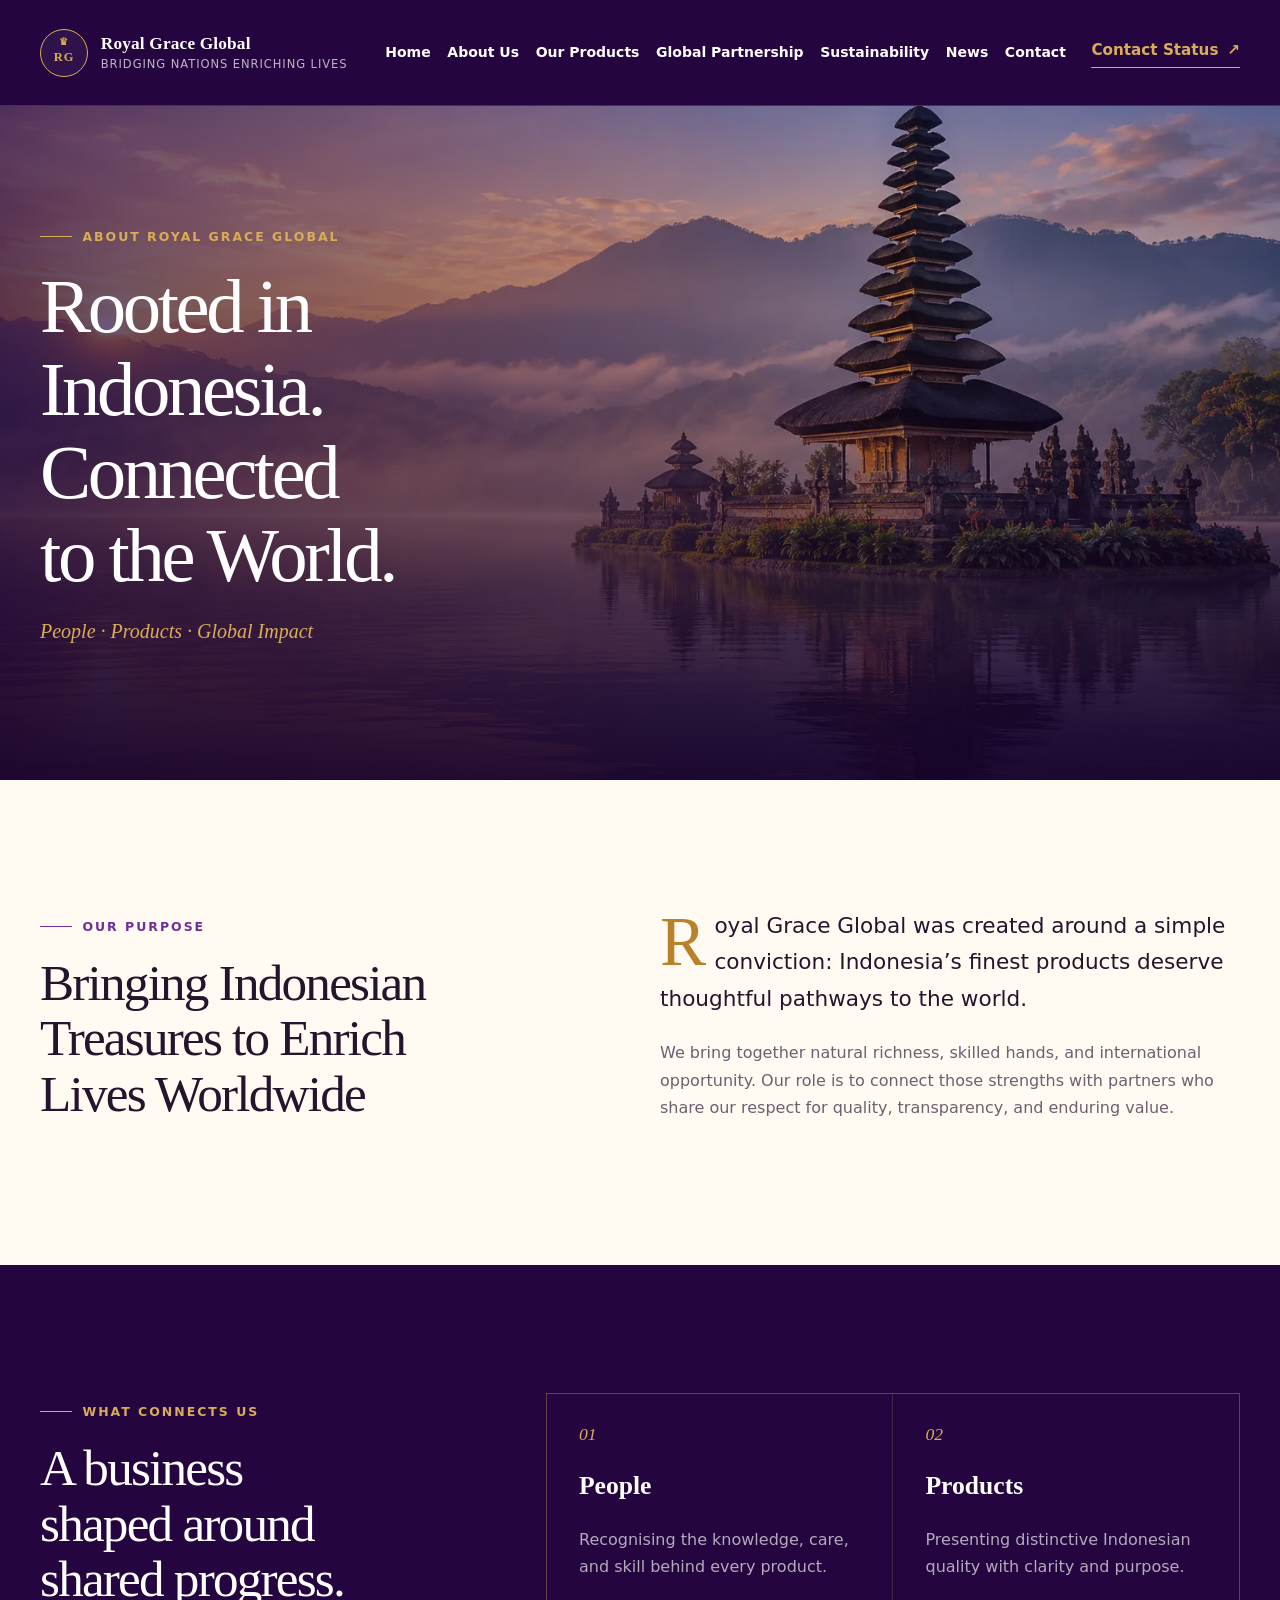
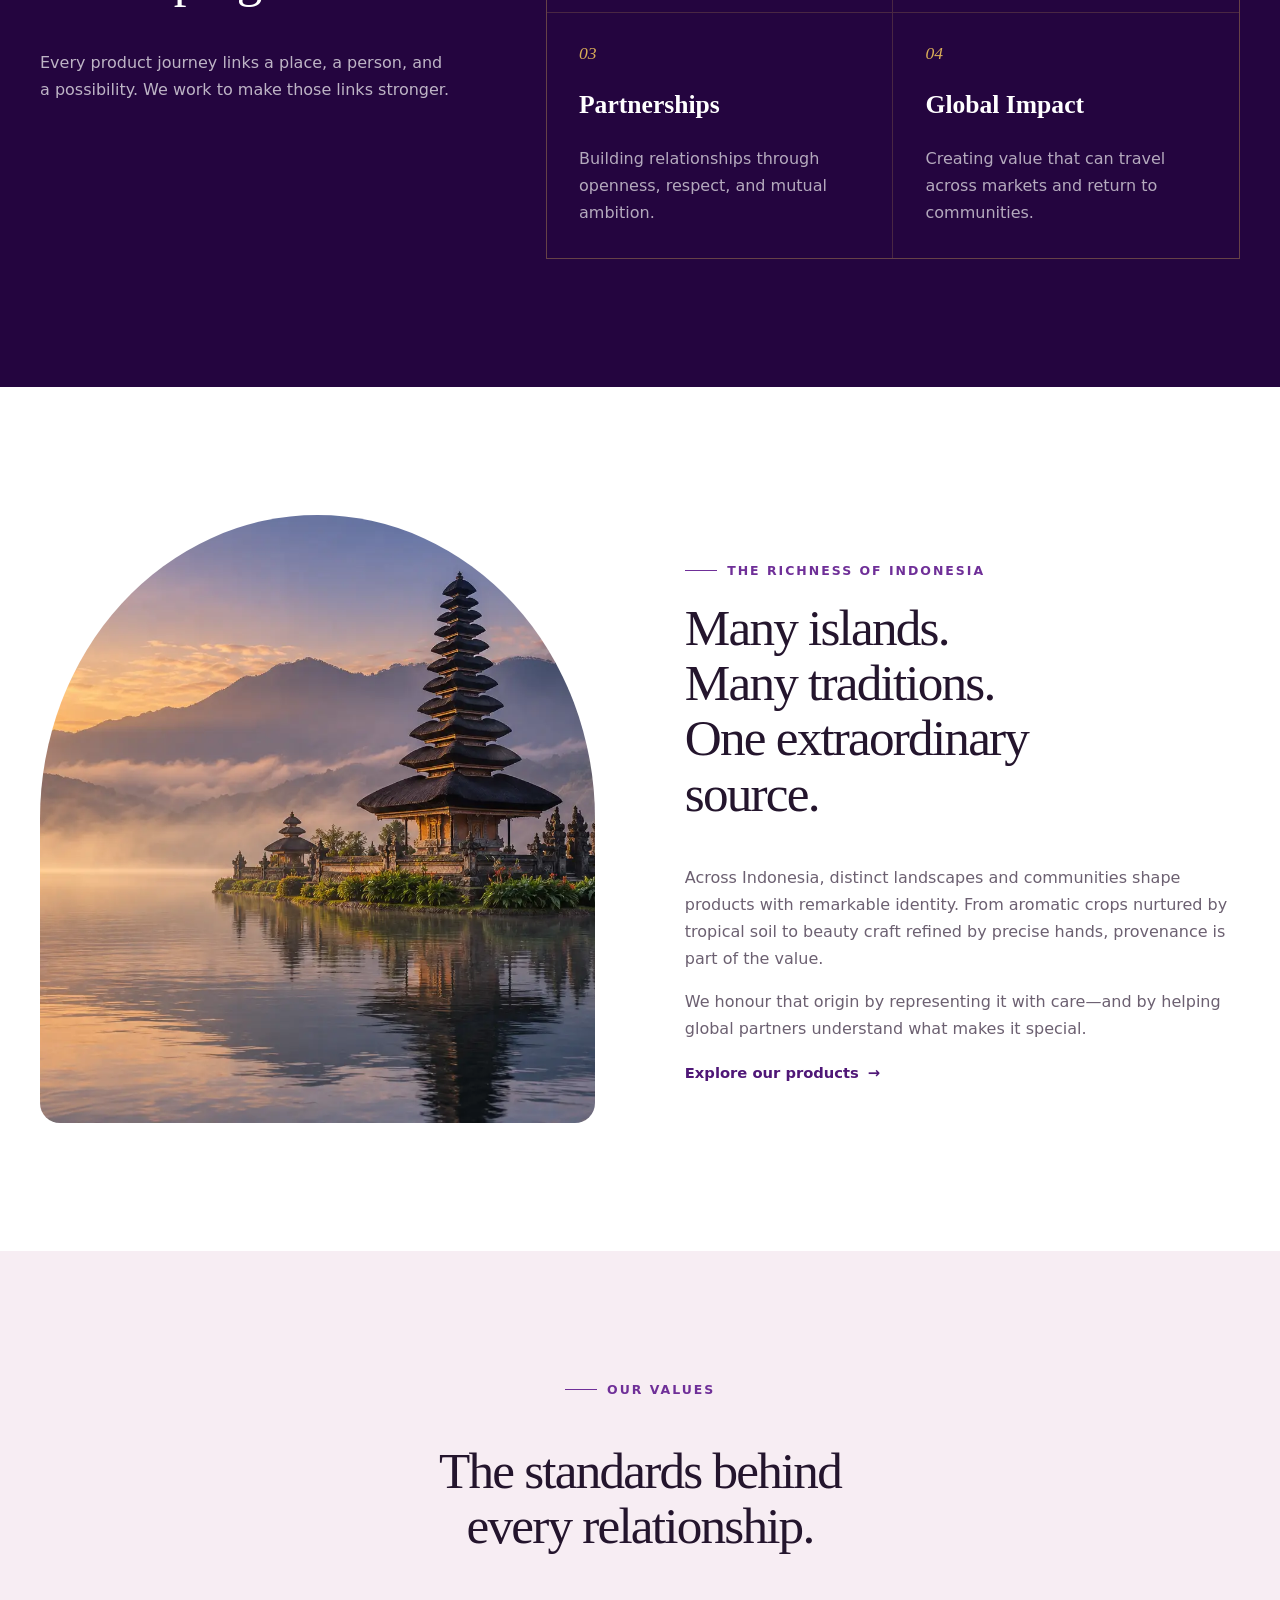
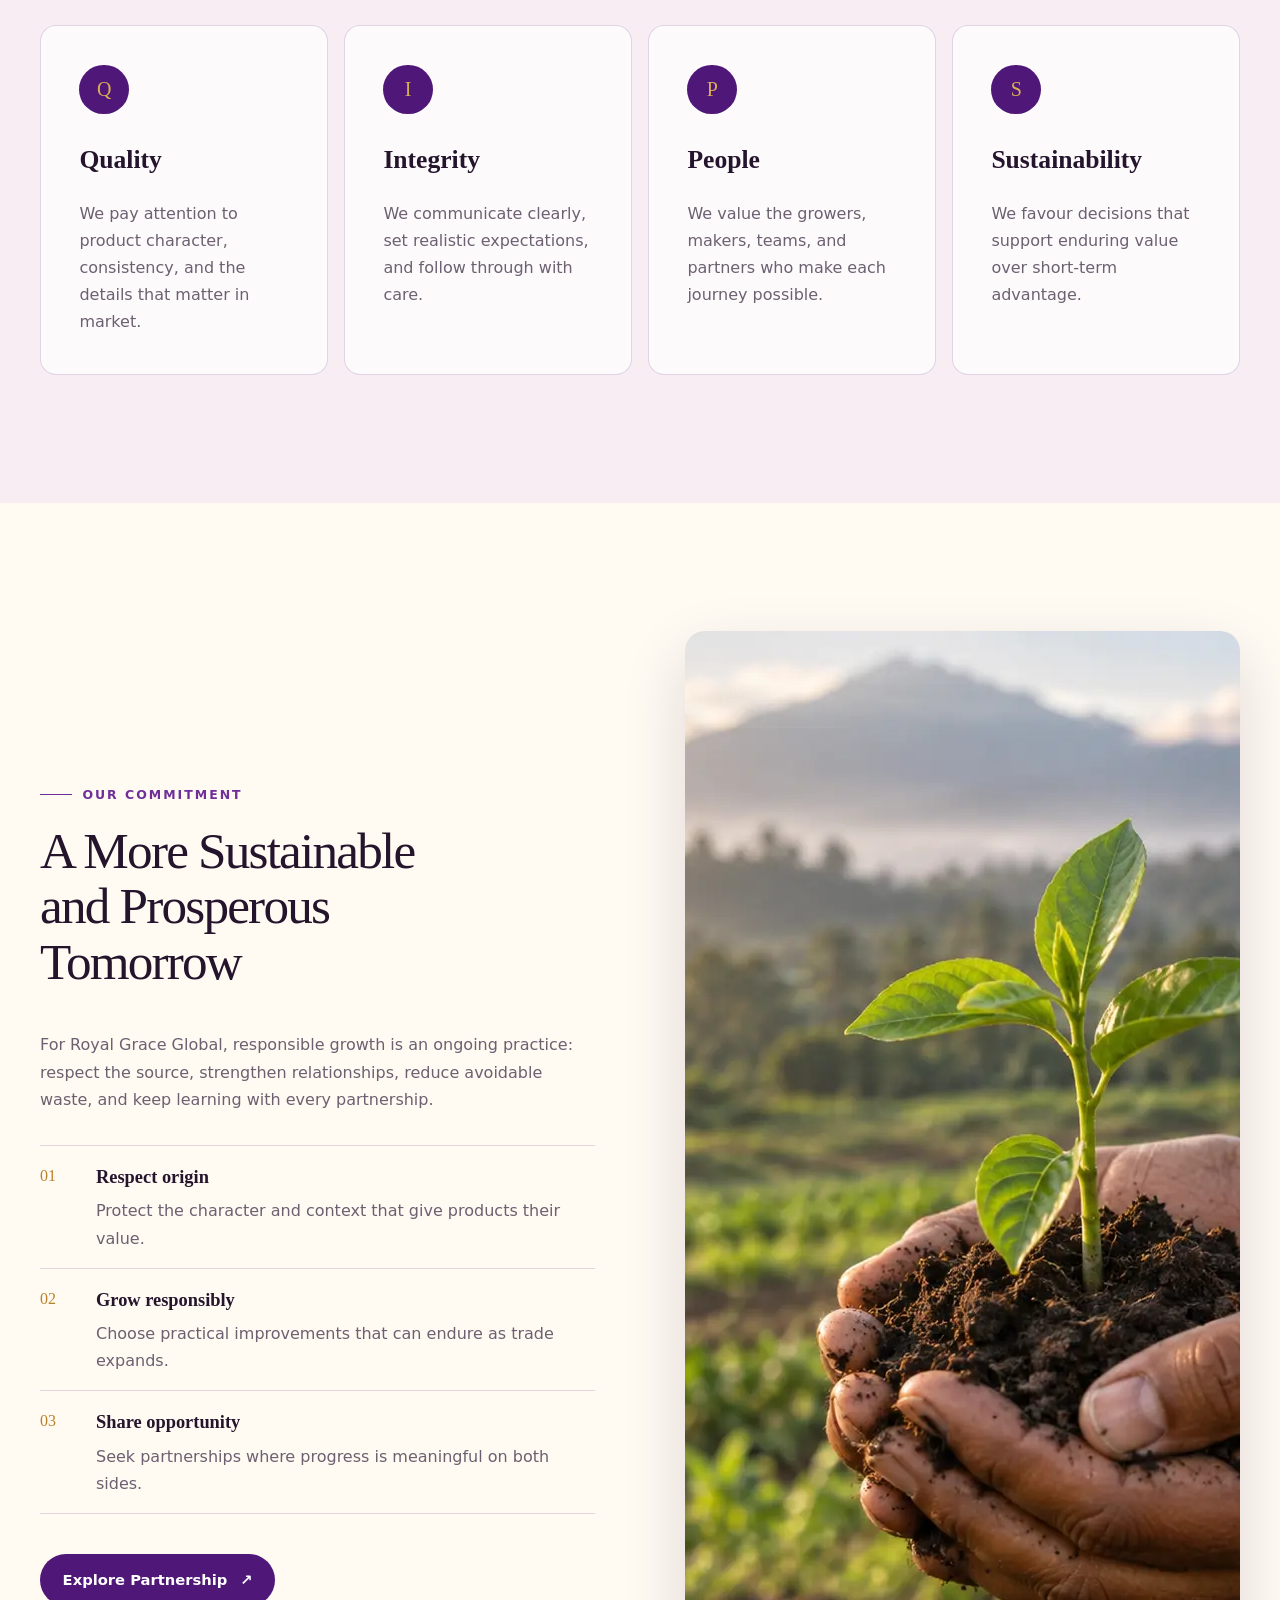
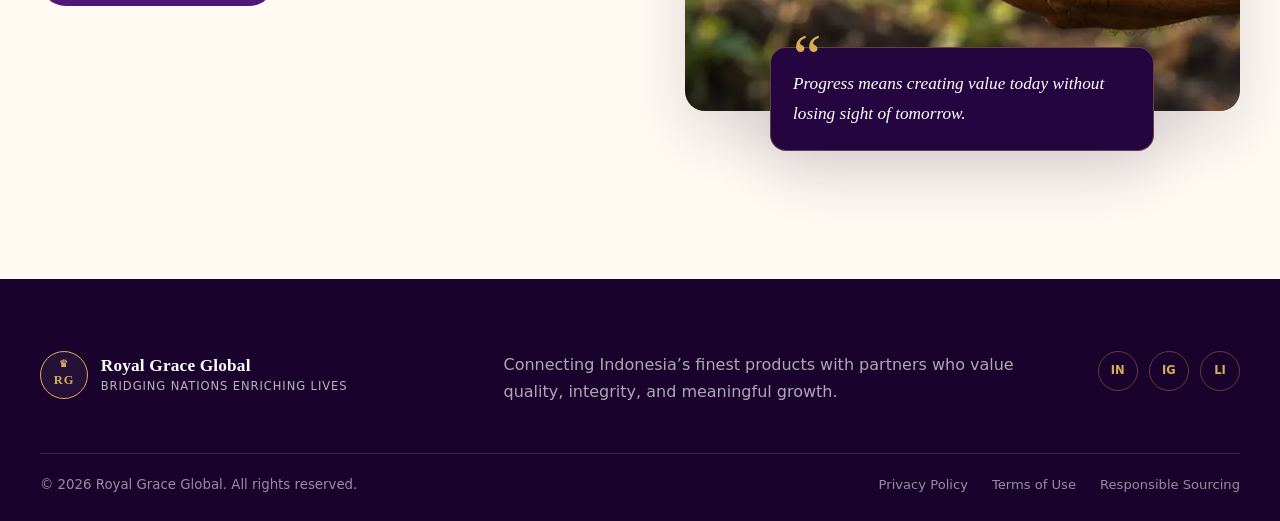
==== about/index.html @ 0b059ebf "up" ====
<!doctype html>
<html lang="en">
  <head>
    <meta charset="utf-8">
    <meta name="viewport" content="width=device-width, initial-scale=1">
    <meta name="description" content="Discover Royal Grace Global’s Indonesian roots, purpose, values, and commitment to responsible growth.">
    <title>About Us | Royal Grace Global</title>
    <link rel="canonical" href="/about/">
    <link rel="icon" type="image/svg+xml" href="/assets/favicon.svg">
    <link rel="stylesheet" href="/assets/styles.css">
  </head>
  <body>
    <site-header><header class="fallback-header"><a href="/">Royal Grace Global</a><nav aria-label="Fallback navigation"><a href="/">Home</a><a href="/about/">About Us</a><a href="/products/">Our Products</a><a href="/#contact">Contact status</a></nav></header></site-header>
    <main id="main-content">
      <section class="scenic-hero">
        <img src="/assets/images/bali-temple.webp" alt="Balinese temple overlooking a serene mountain lake at sunrise" width="1536" height="1024">
        <div class="scenic-hero__veil"></div>
        <div class="scenic-hero__content" data-reveal>
          <span class="eyebrow">About Royal Grace Global</span>
          <h1>Rooted in Indonesia. Connected to the World.</h1>
          <p class="lead">People · Products · Global Impact</p>
        </div>
      </section>

      <section class="about-intro section section--ivory">
        <div class="about-intro__statement" data-reveal>
          <span class="eyebrow eyebrow--purple">Our purpose</span>
          <h2>Bringing Indonesian Treasures to Enrich Lives Worldwide</h2>
        </div>
        <div class="about-intro__copy" data-reveal>
          <p class="drop-cap">Royal Grace Global was created around a simple conviction: Indonesia’s finest products deserve thoughtful pathways to the world.</p>
          <p>We bring together natural richness, skilled hands, and international opportunity. Our role is to connect those strengths with partners who share our respect for quality, transparency, and enduring value.</p>
        </div>
      </section>

      <section class="purpose-band section section--purple" aria-labelledby="purpose-title">
        <div class="purpose-band__intro" data-reveal>
          <span class="eyebrow">What connects us</span>
          <h2 id="purpose-title">A business shaped around shared progress.</h2>
          <p>Every product journey links a place, a person, and a possibility. We work to make those links stronger.</p>
        </div>
        <div class="purpose-grid">
          <article data-reveal><span>01</span><h3>People</h3><p>Recognising the knowledge, care, and skill behind every product.</p></article>
          <article data-reveal><span>02</span><h3>Products</h3><p>Presenting distinctive Indonesian quality with clarity and purpose.</p></article>
          <article data-reveal><span>03</span><h3>Partnerships</h3><p>Building relationships through openness, respect, and mutual ambition.</p></article>
          <article data-reveal><span>04</span><h3>Global Impact</h3><p>Creating value that can travel across markets and return to communities.</p></article>
        </div>
      </section>

      <section class="indonesia-panel section">
        <div class="indonesia-panel__visual" data-reveal>
          <img src="/assets/images/bali-temple.webp" alt="Warm sunrise light across an Indonesian mountain lake" width="1536" height="1024" loading="lazy">
        </div>
        <div class="indonesia-panel__copy" data-reveal>
          <span class="eyebrow eyebrow--purple">The richness of Indonesia</span>
          <h2>Many islands. Many traditions. One extraordinary source.</h2>
          <p>Across Indonesia, distinct landscapes and communities shape products with remarkable identity. From aromatic crops nurtured by tropical soil to beauty craft refined by precise hands, provenance is part of the value.</p>
          <p>We honour that origin by representing it with care—and by helping global partners understand what makes it special.</p>
          <a class="text-link" href="/products/">Explore our products <span aria-hidden="true">→</span></a>
        </div>
      </section>

      <section class="values section section--blush" aria-labelledby="values-title">
        <div class="section-head section-head--center" data-reveal>
          <span class="eyebrow eyebrow--purple">Our values</span>
          <h2 id="values-title">The standards behind every relationship.</h2>
        </div>
        <div class="values-grid">
          <article data-reveal><span aria-hidden="true">Q</span><h3>Quality</h3><p>We pay attention to product character, consistency, and the details that matter in market.</p></article>
          <article data-reveal><span aria-hidden="true">I</span><h3>Integrity</h3><p>We communicate clearly, set realistic expectations, and follow through with care.</p></article>
          <article data-reveal><span aria-hidden="true">P</span><h3>People</h3><p>We value the growers, makers, teams, and partners who make each journey possible.</p></article>
          <article data-reveal><span aria-hidden="true">S</span><h3>Sustainability</h3><p>We favour decisions that support enduring value over short-term advantage.</p></article>
        </div>
      </section>

      <section id="commitment" class="commitment section" aria-labelledby="commitment-title">
        <div class="commitment__copy" data-reveal>
          <span class="eyebrow eyebrow--purple">Our commitment</span>
          <h2 id="commitment-title">A More Sustainable and Prosperous Tomorrow</h2>
          <p>For Royal Grace Global, responsible growth is an ongoing practice: respect the source, strengthen relationships, reduce avoidable waste, and keep learning with every partnership.</p>
          <ul class="commitment-list">
            <li><span aria-hidden="true">01</span><div><strong>Respect origin</strong><p>Protect the character and context that give products their value.</p></div></li>
            <li><span aria-hidden="true">02</span><div><strong>Grow responsibly</strong><p>Choose practical improvements that can endure as trade expands.</p></div></li>
            <li><span aria-hidden="true">03</span><div><strong>Share opportunity</strong><p>Seek partnerships where progress is meaningful on both sides.</p></div></li>
          </ul>
          <a class="button button--purple" href="/#partnership">Explore Partnership <span aria-hidden="true">↗</span></a>
        </div>
        <div class="commitment__visual" data-reveal>
          <img src="/assets/images/community.webp" alt="Indonesian hands holding a healthy young plant in rich soil" width="1440" height="1080" loading="lazy">
          <div class="commitment-quote"><span aria-hidden="true">“</span><p>Progress means creating value today without losing sight of tomorrow.</p></div>
        </div>
      </section>
    </main>
    <site-footer><footer class="fallback-footer"><strong>Royal Grace Global</strong><small>Bridging Nations Enriching Lives</small></footer></site-footer>
    <script type="module" src="/assets/site.js"></script>
  </body>
</html>
---- assets/styles.css ----
:root {
  --purple-950: #24053f;
  --purple-800: #4f1777;
  --purple-650: #6f2f98;
  --gold-600: #b9822a;
  --gold-400: #d9ad58;
  --ivory: #fffaf2;
  --blush: #f7edf3;
  --ink: #24152d;
  --muted: #6c6071;
  --line: rgba(79, 23, 119, 0.16);
  --serif: Georgia, "Times New Roman", serif;
  --sans: Inter, ui-sans-serif, system-ui, sans-serif;
  --page: min(75rem, calc(100% - 2.5rem));
  --shadow: 0 1.5rem 4rem rgba(36, 5, 63, 0.14);
  --header-height: 6.25rem;
}

*,
*::before,
*::after {
  box-sizing: border-box;
}

html {
  color-scheme: light;
  scroll-behavior: smooth;
}

body {
  margin: 0;
  min-width: 20rem;
  overflow-x: hidden;
  background: var(--ivory);
  color: var(--ink);
  font: 400 1rem/1.7 var(--sans);
  text-rendering: optimizeLegibility;
}

body.menu-open {
  overflow: hidden;
}

img {
  display: block;
  max-width: 100%;
}

a {
  color: inherit;
  text-decoration-thickness: 0.08em;
  text-underline-offset: 0.2em;
}

button,
a {
  -webkit-tap-highlight-color: transparent;
}

button:focus-visible,
a:focus-visible {
  outline: 0.18rem solid var(--gold-400);
  outline-offset: 0.2rem;
}

h1,
h2,
h3,
p {
  margin-top: 0;
}

h1,
h2,
h3 {
  font-family: var(--serif);
  line-height: 1.08;
  overflow-wrap: break-word;
  text-wrap: balance;
}

h1 {
  max-width: 15ch;
  margin-bottom: 1.5rem;
  font-size: clamp(2.7rem, 6vw, 5.9rem);
  font-weight: 500;
  letter-spacing: -0.045em;
}

h2 {
  font-size: clamp(2.05rem, 4vw, 3.75rem);
  font-weight: 500;
  letter-spacing: -0.035em;
}

h3 {
  font-size: clamp(1.35rem, 2vw, 1.75rem);
}

.sr-only {
  position: absolute;
  width: 1px;
  height: 1px;
  padding: 0;
  margin: -1px;
  overflow: hidden;
  clip: rect(0, 0, 0, 0);
  white-space: nowrap;
  border: 0;
}

.skip-link {
  position: fixed;
  z-index: 100;
  top: 0.75rem;
  left: 0.75rem;
  padding: 0.75rem 1rem;
  transform: translateY(-200%);
  border-radius: 999px;
  background: var(--ivory);
  color: var(--purple-950);
  font-weight: 700;
}

.skip-link:focus {
  transform: translateY(0);
}

.site-header {
  position: relative;
  z-index: 20;
  border-bottom: 1px solid rgba(255, 255, 255, 0.16);
  background: var(--purple-950);
  color: white;
}

.header-inner {
  width: var(--page);
  min-height: 6.25rem;
  margin-inline: auto;
  display: flex;
  align-items: center;
  justify-content: space-between;
  gap: clamp(0.75rem, 4vw, 2rem);
}

.brand {
  min-width: 0;
  display: inline-flex;
  align-items: center;
  gap: 0.8rem;
  text-decoration: none;
}

.brand-mark {
  position: relative;
  display: grid;
  flex: 0 0 auto;
  width: 3rem;
  aspect-ratio: 1;
  place-items: center;
  border: 1px solid var(--gold-400);
  border-radius: 50%;
  background: rgba(255, 255, 255, 0.05);
  color: var(--gold-400);
  font: 700 0.78rem/1 var(--serif);
  letter-spacing: 0.08em;
}

.brand-mark::before {
  position: absolute;
  top: 0.45rem;
  content: "♛";
  font-size: 0.65rem;
}

.brand-mark span {
  transform: translateY(0.3rem);
}

.brand-copy {
  min-width: 0;
  display: grid;
  line-height: 1.15;
}

.brand-copy strong,
.brand-copy small {
  overflow-wrap: anywhere;
}

.brand-copy strong {
  font-family: var(--serif);
  font-size: 1.08rem;
  letter-spacing: 0.01em;
}

.brand-copy small {
  margin-top: 0.28rem;
  color: rgba(255, 255, 255, 0.7);
  font-size: 0.72rem;
  letter-spacing: 0.08em;
  text-transform: uppercase;
}

.menu-toggle {
  width: 3rem;
  height: 3rem;
  display: grid;
  padding: 0.72rem;
  place-content: center;
  gap: 0.32rem;
  border: 1px solid rgba(255, 255, 255, 0.24);
  border-radius: 50%;
  background: transparent;
  color: white;
  cursor: pointer;
}

.menu-toggle > span:not(.sr-only) {
  width: 1.2rem;
  height: 1px;
  display: block;
  background: currentColor;
  transition: transform 180ms ease, opacity 180ms ease;
}

.menu-toggle[aria-expanded="true"] > span:nth-child(2) {
  transform: translateY(0.33rem) rotate(45deg);
}

.menu-toggle[aria-expanded="true"] > span:nth-child(3) {
  opacity: 0;
}

.menu-toggle[aria-expanded="true"] > span:nth-child(4) {
  transform: translateY(-0.33rem) rotate(-45deg);
}

.primary-navigation {
  position: fixed;
  inset: auto 0 0;
  top: var(--header-height);
  display: grid;
  align-content: start;
  padding: 2rem max(1.25rem, calc((100% - 75rem) / 2));
  max-height: calc(100dvh - var(--header-height));
  overflow-y: auto;
  overscroll-behavior: contain;
  transform: translateX(100%);
  background: var(--purple-950);
  opacity: 0;
  visibility: hidden;
  transition: transform 220ms ease, opacity 220ms ease, visibility 220ms;
}

.primary-navigation.is-open {
  transform: translateX(0);
  opacity: 1;
  visibility: visible;
}

.primary-navigation ul {
  display: grid;
  gap: 0;
  padding: 0;
  margin: 0 0 2rem;
  list-style: none;
}

.nav-link {
  display: block;
  padding: 0.8rem 0;
  border-bottom: 1px solid rgba(255, 255, 255, 0.12);
  font-family: var(--serif);
  font-size: clamp(1.45rem, 6vw, 2.2rem);
  text-decoration: none;
}

.nav-link.is-active,
.nav-link:hover {
  color: var(--gold-400);
}

.header-cta {
  display: inline-flex;
  width: max-content;
  align-items: center;
  gap: 0.55rem;
  padding-bottom: 0.18rem;
  border-bottom: 1px solid currentColor;
  color: var(--gold-400);
  font-size: 0.95rem;
  font-weight: 700;
  text-decoration: none;
}

.page-shell {
  min-height: 62vh;
  padding: clamp(5rem, 12vw, 9rem) 0;
  background:
    radial-gradient(circle at 78% 12%, rgba(217, 173, 88, 0.22), transparent 22rem),
    linear-gradient(135deg, var(--purple-950), var(--purple-800));
  color: white;
}

.page-shell__inner {
  width: var(--page);
  margin-inline: auto;
}

.eyebrow {
  display: inline-flex;
  align-items: center;
  gap: 0.65rem;
  margin-bottom: 1.15rem;
  color: var(--gold-400);
  font-size: 0.78rem;
  font-weight: 800;
  letter-spacing: 0.16em;
  text-transform: uppercase;
}

.eyebrow::before {
  width: 2rem;
  height: 1px;
  content: "";
  background: currentColor;
}

.lead {
  max-width: 42rem;
  color: rgba(255, 255, 255, 0.78);
  font-size: clamp(1.05rem, 2vw, 1.25rem);
}

.reveal-ready [data-reveal] {
  transform: translateY(1.5rem);
  opacity: 0;
  transition: transform 700ms cubic-bezier(0.2, 0.75, 0.25, 1), opacity 700ms ease;
}

.reveal-ready [data-reveal].is-visible {
  transform: none;
  opacity: 1;
}

.site-footer {
  padding: 4.5rem max(1.25rem, calc((100% - 75rem) / 2)) 1.5rem;
  background: #19032d;
  color: white;
}

.fallback-header,
.fallback-footer {
  display: flex;
  flex-wrap: wrap;
  align-items: center;
  justify-content: space-between;
  gap: 1rem 2rem;
  padding: 1.25rem max(1.25rem, calc((100% - 75rem) / 2));
  background: var(--purple-950);
  color: white;
}

.fallback-header nav {
  display: flex;
  flex-wrap: wrap;
  gap: 0.75rem 1.25rem;
}

.fallback-header a,
.fallback-footer a {
  color: inherit;
  font-size: 0.875rem;
  font-weight: 700;
  text-decoration: none;
}

.footer-main {
  display: grid;
  gap: 1.75rem;
  align-items: start;
  padding-bottom: 3rem;
}

.footer-main p {
  max-width: 38rem;
  margin: 0;
  color: rgba(255, 255, 255, 0.65);
}

.footer-social {
  display: flex;
  gap: 0.7rem;
}

.footer-social span {
  display: grid;
  width: 2.5rem;
  aspect-ratio: 1;
  place-items: center;
  border: 1px solid rgba(217, 173, 88, 0.35);
  border-radius: 50%;
  color: var(--gold-400);
  font-size: 0.72rem;
  font-weight: 800;
}

.footer-bottom {
  display: flex;
  flex-wrap: wrap;
  justify-content: space-between;
  gap: 1rem 2rem;
  padding-top: 1.25rem;
  border-top: 1px solid rgba(255, 255, 255, 0.12);
  color: rgba(255, 255, 255, 0.55);
}

.policy-labels {
  display: flex;
  flex-wrap: wrap;
  gap: 0.8rem 1.5rem;
  font-size: 0.82rem;
}

.section {
  padding: clamp(4.75rem, 10vw, 8.5rem) max(1.25rem, calc((100% - 75rem) / 2));
}

.section--ivory {
  background: var(--ivory);
}

.section--blush {
  background: var(--blush);
}

.section--purple {
  background: var(--purple-950);
  color: white;
}

.section-head {
  display: grid;
  gap: 1.5rem;
  align-items: end;
  margin-bottom: clamp(2.5rem, 6vw, 4.5rem);
}

.section-head h2 {
  max-width: 15ch;
  margin-bottom: 0;
}

.section-head > p {
  max-width: 33rem;
  margin: 0;
  color: var(--muted);
}

.section--purple .section-head > p {
  color: rgba(255, 255, 255, 0.68);
}

.section-head--center {
  justify-items: center;
  text-align: center;
}

.section-head--center h2 {
  max-width: 19ch;
}

.eyebrow--purple {
  color: var(--purple-650);
}

.button-row {
  display: flex;
  flex-wrap: wrap;
  align-items: center;
  gap: 1.2rem 1.75rem;
  margin-top: 2rem;
}

.button {
  display: inline-flex;
  max-width: 100%;
  min-height: 3.25rem;
  flex-wrap: wrap;
  align-items: center;
  justify-content: center;
  gap: 0.8rem;
  padding: 0.85rem 1.35rem;
  border: 1px solid transparent;
  border-radius: 999px;
  font-size: 0.92rem;
  font-weight: 800;
  line-height: 1.3;
  text-align: center;
  text-decoration: none;
  transition: transform 180ms ease, background-color 180ms ease, color 180ms ease;
}

.button:hover {
  transform: translateY(-0.15rem);
}

.button--gold {
  background: var(--gold-400);
  color: var(--purple-950);
}

.button--gold:hover {
  background: #edca7d;
}

.text-link {
  display: inline-flex;
  align-items: center;
  gap: 0.55rem;
  width: max-content;
  max-width: 100%;
  color: var(--purple-800);
  font-size: 0.92rem;
  font-weight: 800;
  text-decoration: none;
}

.text-link span {
  transition: transform 180ms ease;
}

.text-link:hover span {
  transform: translateX(0.25rem);
}

.text-link--light {
  color: white;
}

.text-link--gold {
  color: var(--gold-400);
}

.text-link--large {
  font-family: var(--serif);
  font-size: clamp(1.25rem, 3vw, 1.8rem);
}

.home-hero {
  position: relative;
  display: grid;
  overflow: hidden;
  background: var(--purple-950);
  color: white;
}

.home-hero__copy {
  z-index: 2;
  padding: clamp(4.5rem, 12vw, 8rem) max(1.25rem, calc((100vw - 75rem) / 2));
  background:
    radial-gradient(circle at 15% 15%, rgba(111, 47, 152, 0.5), transparent 20rem),
    var(--purple-950);
}

.home-hero__copy h1 {
  max-width: 12ch;
}

.home-hero__visual {
  position: relative;
  min-height: 28rem;
  overflow: hidden;
}

.home-hero__visual::after {
  position: absolute;
  inset: 0;
  content: "";
  background: linear-gradient(to top, rgba(36, 5, 63, 0.48), transparent 45%);
}

.home-hero__visual img {
  width: 100%;
  height: 100%;
  object-fit: cover;
  object-position: 62% center;
}

.hero-seal {
  position: absolute;
  z-index: 2;
  right: 1.25rem;
  bottom: 1.25rem;
  width: 7.5rem;
  aspect-ratio: 1;
  display: grid;
  place-content: center;
  border: 1px solid rgba(255, 255, 255, 0.65);
  border-radius: 50%;
  color: white;
  text-align: center;
  transform: rotate(-7deg);
}

.hero-seal span {
  font: italic 1.15rem/1 var(--serif);
}

.hero-seal strong {
  margin-top: 0.3rem;
  color: var(--gold-400);
  font-size: 0.6rem;
  letter-spacing: 0.14em;
  text-transform: uppercase;
}

.hero-scroll {
  display: none;
}

.pillar-grid {
  display: grid;
  gap: 1px;
  background: var(--line);
  border: 1px solid var(--line);
}

.pillar {
  min-width: 0;
  padding: clamp(1.5rem, 4vw, 2.25rem);
  background: var(--ivory);
}

.pillar .line-icon {
  display: inline-grid;
  width: 3.1rem;
  aspect-ratio: 1;
  margin-bottom: 2rem;
  place-items: center;
  border: 1px solid var(--gold-400);
  border-radius: 50%;
  color: var(--purple-650);
  font-size: 1.15rem;
}

.pillar h3 {
  margin-bottom: 0.75rem;
}

.pillar p {
  margin: 0;
  color: var(--muted);
}

.origin-story {
  display: grid;
  gap: clamp(2.5rem, 6vw, 6rem);
  align-items: center;
}

.origin-story__visual {
  position: relative;
  min-height: 25rem;
}

.origin-story__visual img {
  width: 100%;
  height: 100%;
  min-height: 25rem;
  object-fit: cover;
  object-position: center;
  border-radius: 48% 48% 1.2rem 1.2rem;
  box-shadow: 0 2rem 5rem rgba(0, 0, 0, 0.24);
}

.image-note {
  position: absolute;
  right: 1rem;
  bottom: 1rem;
  padding: 0.45rem 0.7rem;
  border-radius: 999px;
  background: rgba(36, 5, 63, 0.78);
  color: rgba(255, 255, 255, 0.82);
  font-size: 0.72rem;
  letter-spacing: 0.04em;
}

.origin-story__copy h2 {
  max-width: 12ch;
  margin-bottom: 1rem;
}

.origin-story__copy > p:not(.script-accent) {
  max-width: 40rem;
  color: rgba(255, 255, 255, 0.72);
}

.script-accent {
  margin: -0.25rem 0 1.5rem;
  color: var(--gold-400);
  font: italic clamp(1.35rem, 3vw, 2rem)/1.2 var(--serif);
}

.product-card-grid {
  display: grid;
  gap: clamp(1.5rem, 4vw, 2.5rem);
}

.product-card {
  min-width: 0;
  overflow: hidden;
  border: 1px solid var(--line);
  border-radius: 1.35rem;
  background: white;
  box-shadow: 0 1.2rem 3rem rgba(79, 23, 119, 0.08);
}

.product-card__image {
  position: relative;
  display: block;
  aspect-ratio: 4 / 3;
  overflow: hidden;
}

.product-card__image img {
  width: 100%;
  height: 100%;
  object-fit: cover;
  transition: transform 700ms cubic-bezier(0.2, 0.75, 0.25, 1);
}

.product-card__image:hover img {
  transform: scale(1.035);
}

.product-number {
  position: absolute;
  top: 1rem;
  left: 1rem;
  display: grid;
  width: 2.8rem;
  aspect-ratio: 1;
  place-items: center;
  border-radius: 50%;
  background: rgba(36, 5, 63, 0.86);
  color: var(--gold-400);
  font-size: 0.72rem;
  font-weight: 800;
}

.product-card__body {
  padding: clamp(1.5rem, 4vw, 2.35rem);
}

.card-kicker,
.journal-grid article > span {
  display: block;
  margin-bottom: 0.65rem;
  color: var(--purple-650);
  font-size: 0.72rem;
  font-weight: 800;
  letter-spacing: 0.13em;
  text-transform: uppercase;
}

.product-card__body p {
  color: var(--muted);
}

.impact-grid {
  display: grid;
  gap: 1px;
  overflow: hidden;
  border: 1px solid var(--line);
  border-radius: 1.2rem;
  background: var(--line);
}

.impact-grid article {
  min-width: 0;
  padding: clamp(1.5rem, 4vw, 2.25rem);
  background: var(--ivory);
}

.impact-grid article > span {
  display: block;
  margin-bottom: 2.4rem;
  color: var(--gold-600);
  font-family: var(--serif);
  font-size: 1.2rem;
}

.impact-grid article p {
  margin-bottom: 0;
  color: var(--muted);
}

.journal-grid {
  display: grid;
  gap: 1rem;
}

.journal-grid article {
  min-width: 0;
  padding: clamp(1.5rem, 4vw, 2.35rem);
  border: 1px solid rgba(217, 173, 88, 0.2);
  border-radius: 1rem;
  background: rgba(255, 255, 255, 0.045);
}

.journal-grid article > span {
  color: var(--gold-400);
}

.journal-grid article p {
  margin-bottom: 0;
  color: rgba(255, 255, 255, 0.66);
}

.partnership-cta {
  position: relative;
  overflow: hidden;
  padding: clamp(5.5rem, 14vw, 10rem) max(1.25rem, calc((100% - 75rem) / 2));
  background:
    radial-gradient(circle at 84% 44%, rgba(217, 173, 88, 0.28), transparent 18rem),
    linear-gradient(125deg, var(--purple-800), var(--purple-950));
  color: white;
}

.partnership-cta::after {
  position: absolute;
  right: -8rem;
  bottom: -11rem;
  width: 28rem;
  aspect-ratio: 1;
  content: "";
  border: 1px solid rgba(217, 173, 88, 0.24);
  border-radius: 50%;
  box-shadow: 0 0 0 3rem rgba(217, 173, 88, 0.05), 0 0 0 6rem rgba(217, 173, 88, 0.03);
}

.partnership-cta > div {
  position: relative;
  z-index: 1;
  max-width: 49rem;
}

.partnership-cta h2 {
  max-width: 13ch;
}

.partnership-cta p {
  max-width: 40rem;
  color: rgba(255, 255, 255, 0.72);
}

.contact-panel {
  display: grid;
  gap: 2rem;
  background: white;
}

.contact-panel h2 {
  max-width: 10ch;
  margin-bottom: 0;
}

.contact-panel__body {
  max-width: 41rem;
}

.contact-panel__body p {
  color: var(--muted);
  font-size: 1.08rem;
}

.contact-panel__body small {
  display: block;
  margin-top: 1.5rem;
  color: var(--muted);
  font-size: 0.78rem;
}

.button--purple {
  background: var(--purple-800);
  color: white;
}

.button--purple:hover {
  background: var(--purple-650);
}

.scenic-hero {
  position: relative;
  min-height: clamp(33rem, 72vh, 50rem);
  display: grid;
  overflow: hidden;
  place-items: end start;
  background: var(--purple-950);
  color: white;
}

.scenic-hero > img,
.scenic-hero__veil {
  position: absolute;
  inset: 0;
  width: 100%;
  height: 100%;
}

.scenic-hero > img {
  object-fit: cover;
  object-position: 62% center;
}

.scenic-hero__veil {
  background:
    linear-gradient(to top, rgba(24, 3, 44, 0.92), rgba(36, 5, 63, 0.12) 70%),
    linear-gradient(to right, rgba(36, 5, 63, 0.7), transparent 68%);
}

.scenic-hero__content {
  position: relative;
  z-index: 1;
  width: var(--page);
  margin: 0 auto;
  padding: clamp(4rem, 10vw, 7rem) 0;
}

.scenic-hero__content h1 {
  max-width: 14ch;
  margin-bottom: 1rem;
}

.scenic-hero__content .lead {
  color: var(--gold-400);
  font-family: var(--serif);
  font-style: italic;
}

.about-intro {
  display: grid;
  gap: 2.5rem;
}

.about-intro__statement h2 {
  max-width: 16ch;
  margin-bottom: 0;
}

.about-intro__copy {
  max-width: 42rem;
}

.about-intro__copy p {
  color: var(--muted);
}

.about-intro__copy .drop-cap {
  color: var(--ink);
  font-size: clamp(1.15rem, 2vw, 1.35rem);
}

.drop-cap::first-letter {
  float: left;
  margin: 0.12em 0.12em 0 0;
  color: var(--gold-600);
  font: 500 3.2em/0.75 var(--serif);
}

.purpose-band {
  display: grid;
  gap: clamp(2.5rem, 7vw, 6rem);
}

.purpose-band__intro h2 {
  max-width: 12ch;
}

.purpose-band__intro > p {
  max-width: 37rem;
  color: rgba(255, 255, 255, 0.7);
}

.purpose-grid {
  display: grid;
  gap: 1px;
  background: rgba(217, 173, 88, 0.2);
  border: 1px solid rgba(217, 173, 88, 0.2);
}

.purpose-grid article {
  min-width: 0;
  padding: clamp(1.35rem, 3vw, 2rem);
  background: var(--purple-950);
}

.purpose-grid article > span {
  display: block;
  margin-bottom: 1.8rem;
  color: var(--gold-400);
  font: italic 1.1rem/1 var(--serif);
}

.purpose-grid article p {
  margin-bottom: 0;
  color: rgba(255, 255, 255, 0.66);
}

.indonesia-panel {
  display: grid;
  gap: clamp(2.5rem, 7vw, 6rem);
  align-items: center;
  background: white;
}

.indonesia-panel__visual {
  min-height: 25rem;
  overflow: hidden;
  border-radius: 50% 50% 1.25rem 1.25rem;
}

.indonesia-panel__visual img {
  width: 100%;
  height: 100%;
  min-height: 25rem;
  object-fit: cover;
  object-position: 66% center;
}

.indonesia-panel__copy h2 {
  max-width: 15ch;
}

.indonesia-panel__copy > p {
  max-width: 39rem;
  color: var(--muted);
}

.values-grid {
  display: grid;
  gap: 1rem;
}

.values-grid article {
  min-width: 0;
  padding: clamp(1.5rem, 4vw, 2.4rem);
  border: 1px solid var(--line);
  border-radius: 1rem;
  background: rgba(255, 255, 255, 0.7);
}

.values-grid article > span {
  display: grid;
  width: 3.1rem;
  aspect-ratio: 1;
  margin-bottom: 2rem;
  place-items: center;
  border-radius: 50%;
  background: var(--purple-800);
  color: var(--gold-400);
  font-family: var(--serif);
  font-size: 1.25rem;
}

.values-grid article p {
  margin-bottom: 0;
  color: var(--muted);
}

.commitment {
  display: grid;
  gap: clamp(3rem, 7vw, 6rem);
  align-items: center;
  background: var(--ivory);
}

.commitment__copy h2 {
  max-width: 15ch;
}

.commitment__copy > p {
  max-width: 39rem;
  color: var(--muted);
}

.commitment-list {
  display: grid;
  gap: 0;
  padding: 0;
  margin: 2rem 0 2.5rem;
  list-style: none;
}

.commitment-list li {
  display: grid;
  grid-template-columns: 2.5rem minmax(0, 1fr);
  gap: 1rem;
  padding: 1rem 0;
  border-top: 1px solid var(--line);
}

.commitment-list li:last-child {
  border-bottom: 1px solid var(--line);
}

.commitment-list li > span {
  color: var(--gold-600);
  font-family: var(--serif);
}

.commitment-list strong {
  font-family: var(--serif);
  font-size: 1.15rem;
}

.commitment-list p {
  margin: 0.25rem 0 0;
  color: var(--muted);
}

.commitment__visual {
  position: relative;
}

.commitment__visual > img {
  width: 100%;
  min-height: 28rem;
  object-fit: cover;
  border-radius: 1.25rem;
  box-shadow: var(--shadow);
}

.commitment-quote {
  position: relative;
  width: min(90%, 24rem);
  padding: 1.35rem;
  margin: -4rem auto 0;
  border: 1px solid rgba(217, 173, 88, 0.35);
  border-radius: 1rem;
  background: var(--purple-950);
  color: white;
  box-shadow: var(--shadow);
}

.commitment-quote > span {
  position: absolute;
  top: -1.4rem;
  color: var(--gold-400);
  font: 4rem/1 var(--serif);
}

.commitment-quote p {
  margin: 0;
  font-family: var(--serif);
  font-size: 1.08rem;
  font-style: italic;
}

.scenic-hero--products .scenic-hero__content h1 {
  max-width: 15ch;
}

.product-selector {
  position: relative;
  z-index: 2;
  width: var(--page);
  display: grid;
  gap: 1rem;
  margin: -2.5rem auto 0;
}

.product-selector > a {
  display: grid;
  min-width: 0;
  grid-template-columns: 5rem minmax(0, 1fr) auto;
  gap: 1rem;
  align-items: center;
  padding: 0.85rem;
  border: 1px solid var(--line);
  border-radius: 1rem;
  background: white;
  box-shadow: var(--shadow);
  text-decoration: none;
}

.product-selector__image {
  width: 5rem;
  aspect-ratio: 1;
  overflow: hidden;
  border-radius: 0.7rem;
}

.product-selector__image img {
  width: 100%;
  height: 100%;
  object-fit: cover;
}

.product-selector small {
  display: block;
  margin-bottom: 0.2rem;
  color: var(--gold-600);
  font-size: 0.7rem;
  font-weight: 800;
  letter-spacing: 0.09em;
  text-transform: uppercase;
}

.product-selector strong {
  display: block;
  font-family: var(--serif);
  font-size: 1.12rem;
  line-height: 1.2;
}

.product-selector > a > span:last-child {
  display: grid;
  width: 2.5rem;
  aspect-ratio: 1;
  place-items: center;
  border-radius: 50%;
  background: var(--purple-950);
  color: var(--gold-400);
}

.editorial-product {
  display: grid;
  gap: clamp(2.5rem, 7vw, 6rem);
  align-items: center;
}

.editorial-product__visual {
  position: relative;
  overflow: hidden;
  border-radius: 1.25rem;
  box-shadow: var(--shadow);
}

.editorial-product__visual img {
  width: 100%;
  min-height: 25rem;
  object-fit: cover;
}

.editorial-product__visual > span {
  position: absolute;
  right: 1rem;
  bottom: 1rem;
  padding: 0.45rem 0.7rem;
  border-radius: 999px;
  background: rgba(36, 5, 63, 0.82);
  color: white;
  font-size: 0.72rem;
}

.editorial-product__copy h2 {
  max-width: 14ch;
}

.editorial-product__copy > p {
  max-width: 39rem;
  color: var(--muted);
}

.benefit-list {
  display: grid;
  gap: 0;
  padding: 0;
  margin: 1.5rem 0 2rem;
  list-style: none;
}

.benefit-list li {
  display: flex;
  gap: 0.8rem;
  padding: 0.7rem 0;
  border-top: 1px solid var(--line);
}

.benefit-list li:last-child {
  border-bottom: 1px solid var(--line);
}

.benefit-list span {
  color: var(--gold-600);
}

.promise-grid {
  display: grid;
  gap: 1px;
  background: rgba(217, 173, 88, 0.22);
  border: 1px solid rgba(217, 173, 88, 0.22);
}

.promise-grid article {
  min-width: 0;
  padding: clamp(1.5rem, 4vw, 2.25rem);
  background: var(--purple-950);
}

.promise-grid article > span {
  display: block;
  margin-bottom: 2.5rem;
  color: var(--gold-400);
  font-family: var(--serif);
}

.promise-grid article p {
  margin: 0;
  color: rgba(255, 255, 255, 0.66);
}

.promise-grid--light {
  border-color: var(--line);
  background: var(--line);
}

.promise-grid--light article {
  background: var(--ivory);
}

.promise-grid--light article > span {
  color: var(--gold-600);
}

.promise-grid--light article p {
  color: var(--muted);
}

.product-hero {
  display: grid;
  background: white;
}

.product-hero--lashes {
  background: var(--blush);
}

.product-hero__copy {
  display: grid;
  align-content: center;
  justify-items: start;
  padding: clamp(4.5rem, 11vw, 8rem) max(1.25rem, calc((100vw - 75rem) / 2));
}

.product-hero__copy h1 {
  max-width: 12ch;
  color: var(--purple-950);
}

.product-hero__copy > p {
  max-width: 38rem;
  color: var(--muted);
  font-size: clamp(1.05rem, 2vw, 1.22rem);
}

.back-link {
  display: inline-flex;
  align-items: center;
  gap: 0.55rem;
  margin-bottom: clamp(2rem, 5vw, 4rem);
  color: var(--muted);
  font-size: 0.875rem;
  font-weight: 800;
  text-decoration: none;
}

.product-hero__visual {
  position: relative;
  min-height: 31rem;
  overflow: hidden;
}

.product-hero__visual::after {
  position: absolute;
  inset: 0;
  content: "";
  background: linear-gradient(to top, rgba(36, 5, 63, 0.32), transparent 48%);
}

.product-hero__visual img {
  width: 100%;
  height: 100%;
  object-fit: cover;
}

.product-hero--vanilla .product-hero__visual img {
  object-position: 58% center;
}

.product-hero--lashes .product-hero__visual img {
  object-position: 52% center;
}

.product-hero__index {
  position: absolute;
  z-index: 1;
  right: 1.5rem;
  bottom: 1rem;
  color: rgba(255, 255, 255, 0.78);
  font: 500 clamp(3.5rem, 9vw, 7rem)/1 var(--serif);
}

.product-story {
  display: grid;
  gap: 2rem;
}

.product-story__intro h2 {
  max-width: 12ch;
}

.product-story__body {
  max-width: 42rem;
  color: rgba(255, 255, 255, 0.7);
  font-size: clamp(1.05rem, 2vw, 1.2rem);
}

.range-grid {
  display: grid;
  gap: 1.25rem;
}

.range-card {
  min-width: 0;
  overflow: hidden;
  border: 1px solid var(--line);
  border-radius: 1.15rem;
  background: white;
}

.range-card__image {
  aspect-ratio: 4 / 3;
  overflow: hidden;
}

.range-card__image img {
  width: 100%;
  height: 100%;
  object-fit: cover;
}

.range-card__image--whole img {
  object-position: 62% center;
}

.range-card__image--cut img {
  object-position: 18% 60%;
  transform: scale(1.28);
}

.range-card__image--powder img {
  object-position: 82% center;
  transform: scale(1.16);
}

.range-card__image--strip img {
  object-position: center;
}

.range-card__image--individual img {
  object-position: 25% center;
  transform: scale(1.35);
}

.range-card__image--materials img {
  object-position: 78% center;
  transform: scale(1.4);
}

.range-card > div:last-child {
  padding: 1.5rem;
}

.range-card > div:last-child > span {
  display: block;
  margin-bottom: 0.9rem;
  color: var(--gold-600);
  font-family: var(--serif);
}

.range-card p {
  margin-bottom: 0;
  color: var(--muted);
}

.process-list {
  display: grid;
  gap: 1px;
  padding: 0;
  border: 1px solid var(--line);
  background: var(--line);
  list-style: none;
}

.process-list li {
  min-width: 0;
  display: grid;
  grid-template-columns: 2.5rem minmax(0, 1fr);
  gap: 1rem;
  padding: 1.5rem;
  background: var(--blush);
}

.process-list li > span {
  color: var(--gold-600);
  font-family: var(--serif);
}

.process-list p {
  margin: 0;
  color: var(--muted);
}

.applications {
  display: grid;
  gap: clamp(2.5rem, 7vw, 6rem);
}

.applications__intro h2 {
  max-width: 12ch;
}

.applications__intro p {
  max-width: 36rem;
  color: var(--muted);
}

.application-grid {
  display: grid;
  gap: 1rem;
}

.application-grid article {
  min-width: 0;
  padding: 1.4rem;
  border-left: 0.2rem solid var(--gold-400);
  background: white;
  box-shadow: 0 0.8rem 2rem rgba(79, 23, 119, 0.06);
}

.application-grid article > span {
  display: block;
  margin-bottom: 1rem;
  color: var(--gold-600);
  font-family: var(--serif);
}

.application-grid p {
  margin: 0;
  color: var(--muted);
}

.opportunity {
  display: grid;
  gap: clamp(2.5rem, 7vw, 6rem);
  align-items: center;
}

.opportunity__visual {
  overflow: hidden;
  border-radius: 50% 50% 1.25rem 1.25rem;
}

.opportunity__visual img {
  width: 100%;
  min-height: 28rem;
  object-fit: cover;
  object-position: center;
}

.opportunity__copy h2 {
  max-width: 13ch;
}

.opportunity__copy > p {
  max-width: 39rem;
  color: rgba(255, 255, 255, 0.7);
}

.opportunity-list {
  display: grid;
  gap: 0;
  padding: 0;
  margin: 1.5rem 0 2rem;
  list-style: none;
}

.opportunity-list li {
  display: flex;
  gap: 0.75rem;
  padding: 0.75rem 0;
  border-top: 1px solid rgba(255, 255, 255, 0.13);
}

.opportunity-list li:last-child {
  border-bottom: 1px solid rgba(255, 255, 255, 0.13);
}

.opportunity-list span {
  color: var(--gold-400);
}

@media (min-width: 48rem) {
  :root {
    --page: min(75rem, calc(100% - 5rem));
  }

  .footer-main {
    grid-template-columns: minmax(16rem, 1fr) 1.3fr auto;
  }

  .section-head {
    grid-template-columns: minmax(0, 1.35fr) minmax(16rem, 0.65fr);
    justify-content: space-between;
  }

  .section-head--center {
    grid-template-columns: 1fr;
  }

  .home-hero {
    min-height: calc(100vh - 6.25rem);
    grid-template-columns: minmax(0, 1.08fr) minmax(24rem, 0.92fr);
  }

  .home-hero__copy {
    display: grid;
    align-content: center;
    padding-right: clamp(2.5rem, 6vw, 6rem);
    padding-left: max(2.5rem, calc((100vw - 75rem) / 2));
  }

  .home-hero__visual {
    min-height: 42rem;
  }

  .home-hero__visual::before {
    position: absolute;
    z-index: 1;
    inset: 0 auto 0 0;
    width: 8rem;
    content: "";
    background: linear-gradient(to right, var(--purple-950), transparent);
  }

  .hero-seal {
    right: 2rem;
    bottom: 2rem;
    width: 9rem;
  }

  .pillar-grid,
  .impact-grid {
    grid-template-columns: repeat(2, minmax(0, 1fr));
  }

  .origin-story {
    grid-template-columns: minmax(0, 0.95fr) minmax(0, 1.05fr);
  }

  .origin-story__visual {
    min-height: 37rem;
  }

  .origin-story__visual img {
    min-height: 37rem;
  }

  .product-card-grid {
    grid-template-columns: repeat(2, minmax(0, 1fr));
  }

  .product-card--lashes {
    margin-top: 4rem;
  }

  .journal-grid {
    grid-template-columns: repeat(3, minmax(0, 1fr));
  }

  .contact-panel {
    grid-template-columns: minmax(0, 0.85fr) minmax(18rem, 1.15fr);
  }

  .about-intro,
  .purpose-band,
  .indonesia-panel,
  .commitment {
    grid-template-columns: repeat(2, minmax(0, 1fr));
  }

  .purpose-grid,
  .values-grid {
    grid-template-columns: repeat(2, minmax(0, 1fr));
  }

  .indonesia-panel__visual,
  .indonesia-panel__visual img {
    min-height: 38rem;
  }

  .commitment__visual > img {
    min-height: 42rem;
  }

  .product-selector {
    grid-template-columns: repeat(2, minmax(0, 1fr));
  }

  .editorial-product,
  .product-story,
  .applications,
  .opportunity {
    grid-template-columns: repeat(2, minmax(0, 1fr));
  }

  .editorial-product--reverse .editorial-product__visual {
    order: 2;
  }

  .editorial-product__visual img {
    min-height: 38rem;
  }

  .promise-grid,
  .process-list {
    grid-template-columns: repeat(2, minmax(0, 1fr));
  }

  .product-hero {
    min-height: calc(100vh - 6.25rem);
    grid-template-columns: minmax(0, 0.9fr) minmax(28rem, 1.1fr);
  }

  .product-hero__copy {
    padding-left: max(2.5rem, calc((100vw - 75rem) / 2));
    padding-right: clamp(2.5rem, 6vw, 6rem);
  }

  .product-hero__visual {
    min-height: 42rem;
  }

  .range-grid {
    grid-template-columns: repeat(3, minmax(0, 1fr));
  }

  .application-grid {
    grid-template-columns: repeat(2, minmax(0, 1fr));
  }

  .opportunity__visual img {
    min-height: 42rem;
  }
}

@media (min-width: 68rem) {
  body.menu-open {
    overflow: auto;
  }

  .menu-toggle {
    display: none;
  }

  .primary-navigation {
    position: static;
    inset: auto;
    top: auto;
    display: flex;
    flex: 1;
    align-items: center;
    justify-content: flex-end;
    gap: clamp(1rem, 2vw, 2rem);
    padding: 0;
    max-height: none;
    overflow: visible;
    overscroll-behavior: auto;
    transform: none;
    background: transparent;
    opacity: 1;
    visibility: visible;
    transition: none;
  }

  .primary-navigation ul {
    display: flex;
    align-items: center;
    gap: clamp(0.8rem, 1.3vw, 1.45rem);
    margin: 0;
  }

  .nav-link {
    position: relative;
    padding: 2.55rem 0;
    border: 0;
    font-family: var(--sans);
    font-size: 0.875rem;
    font-weight: 700;
  }

  .nav-link::after {
    position: absolute;
    right: 0;
    bottom: 2rem;
    left: 0;
    height: 1px;
    content: "";
    transform: scaleX(0);
    background: var(--gold-400);
    transition: transform 180ms ease;
  }

  .nav-link.is-active::after,
  .nav-link:hover::after {
    transform: scaleX(1);
  }

  .home-hero__copy h1 {
    font-size: clamp(3.7rem, 5.3vw, 6rem);
  }

  .hero-scroll {
    position: absolute;
    z-index: 3;
    bottom: 1.5rem;
    left: max(2.5rem, calc((100vw - 75rem) / 2));
    display: flex;
    align-items: center;
    gap: 0.7rem;
    color: rgba(255, 255, 255, 0.58);
    font-size: 0.72rem;
    font-weight: 700;
    letter-spacing: 0.12em;
    text-transform: uppercase;
  }

  .hero-scroll span {
    width: 2.5rem;
    height: 1px;
    background: var(--gold-400);
  }

  .pillar-grid,
  .impact-grid {
    grid-template-columns: repeat(4, minmax(0, 1fr));
  }

  .purpose-band {
    grid-template-columns: minmax(18rem, 0.75fr) minmax(0, 1.25fr);
  }

  .purpose-grid {
    grid-template-columns: repeat(2, minmax(0, 1fr));
  }

  .values-grid {
    grid-template-columns: repeat(4, minmax(0, 1fr));
  }

  .promise-grid,
  .process-list {
    grid-template-columns: repeat(4, minmax(0, 1fr));
  }

  .applications {
    grid-template-columns: minmax(18rem, 0.68fr) minmax(0, 1.32fr);
  }

  .application-grid {
    grid-template-columns: repeat(2, minmax(0, 1fr));
  }

  .application-grid article:last-child {
    grid-column: 1 / -1;
  }
}

@media (prefers-reduced-motion: reduce) {
  html {
    scroll-behavior: auto;
  }

  *,
  *::before,
  *::after {
    scroll-behavior: auto !important;
    transition-duration: 0.01ms !important;
    animation-duration: 0.01ms !important;
    animation-iteration-count: 1 !important;
  }

  .reveal-ready [data-reveal] {
    transform: none;
    opacity: 1;
  }
}
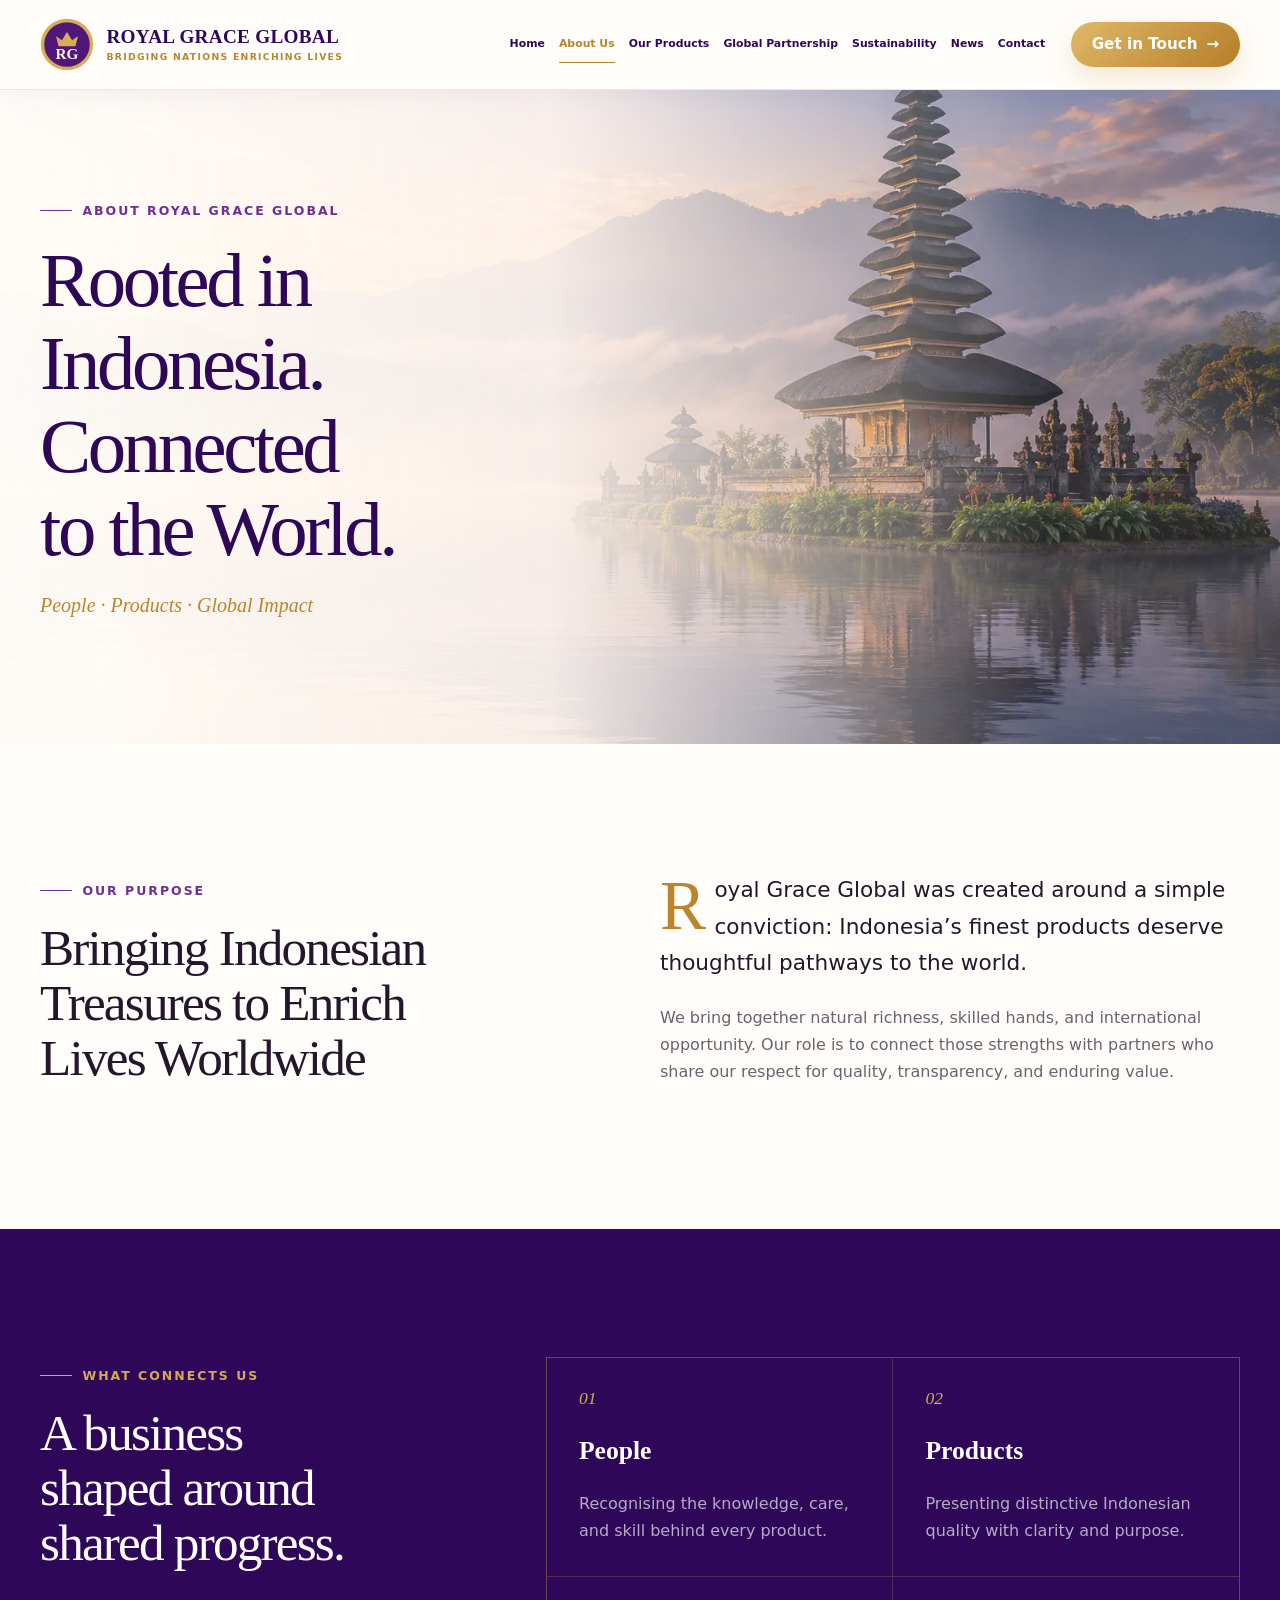
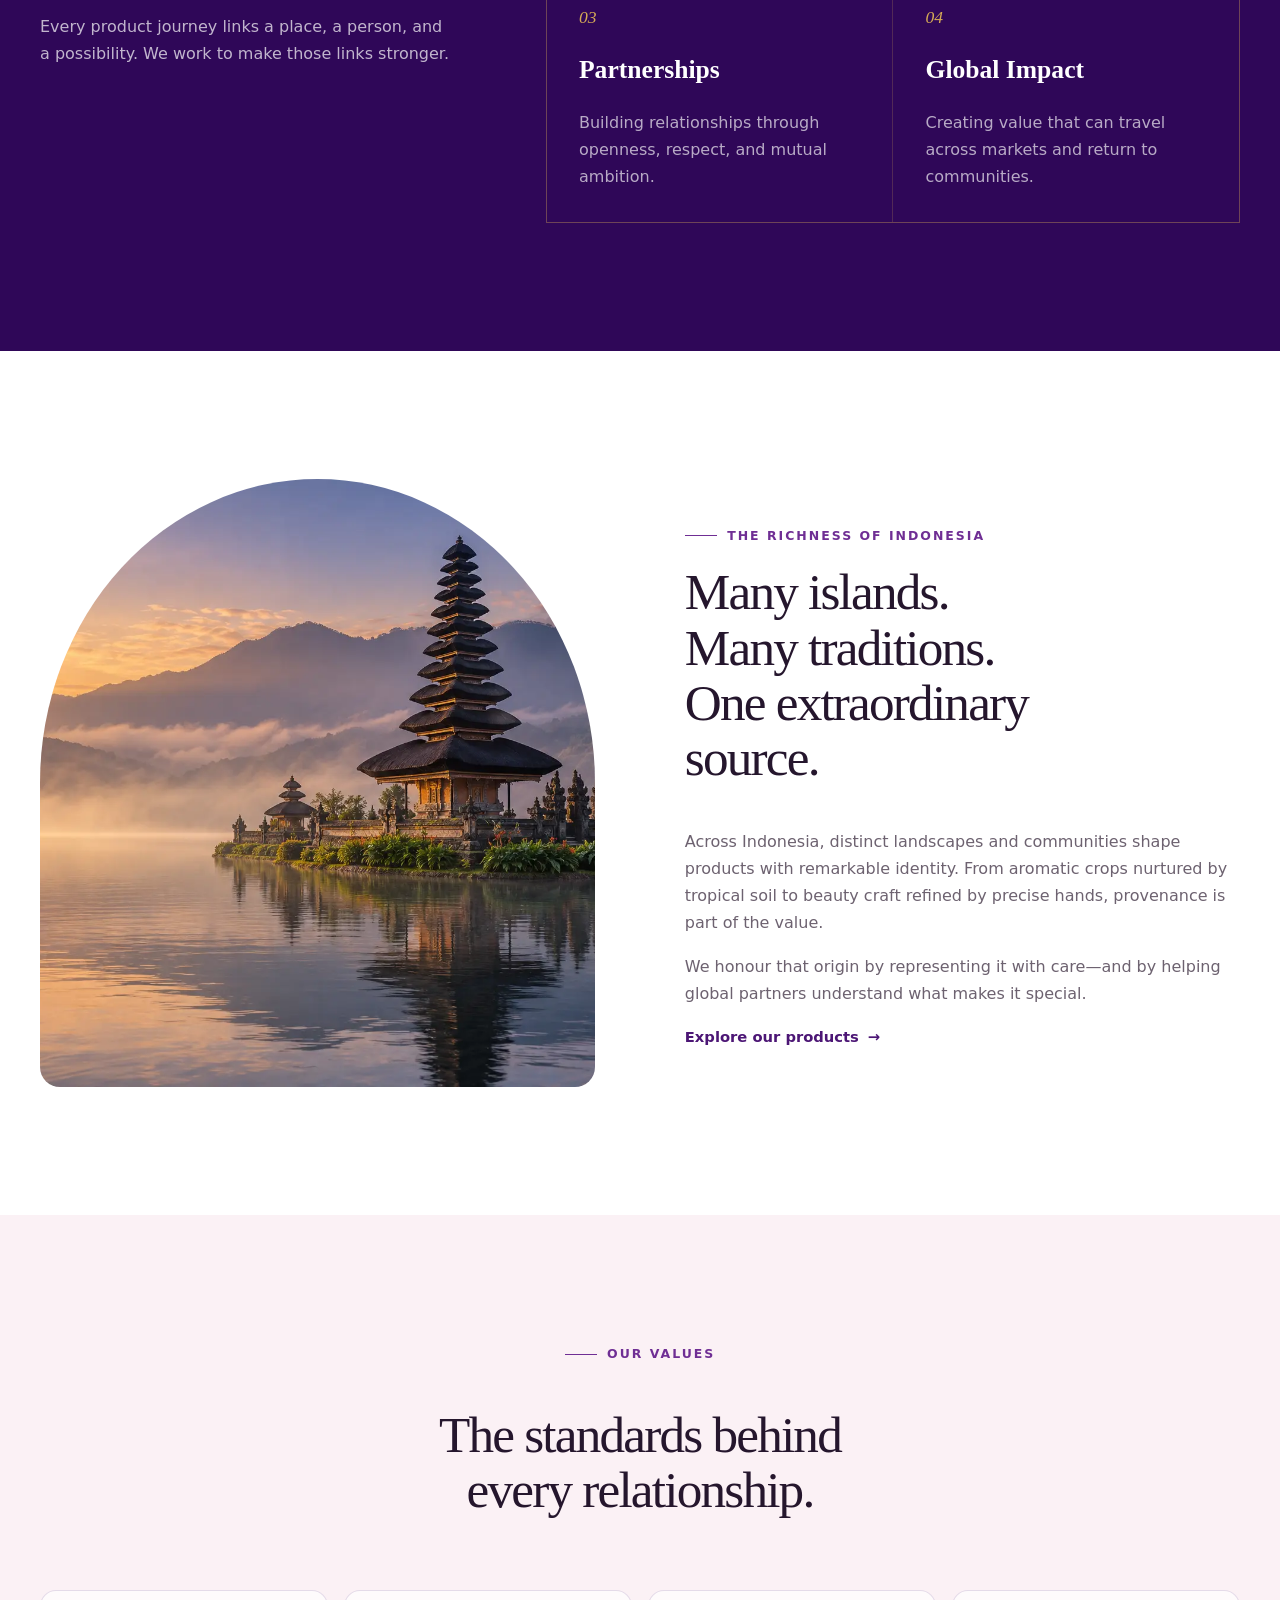
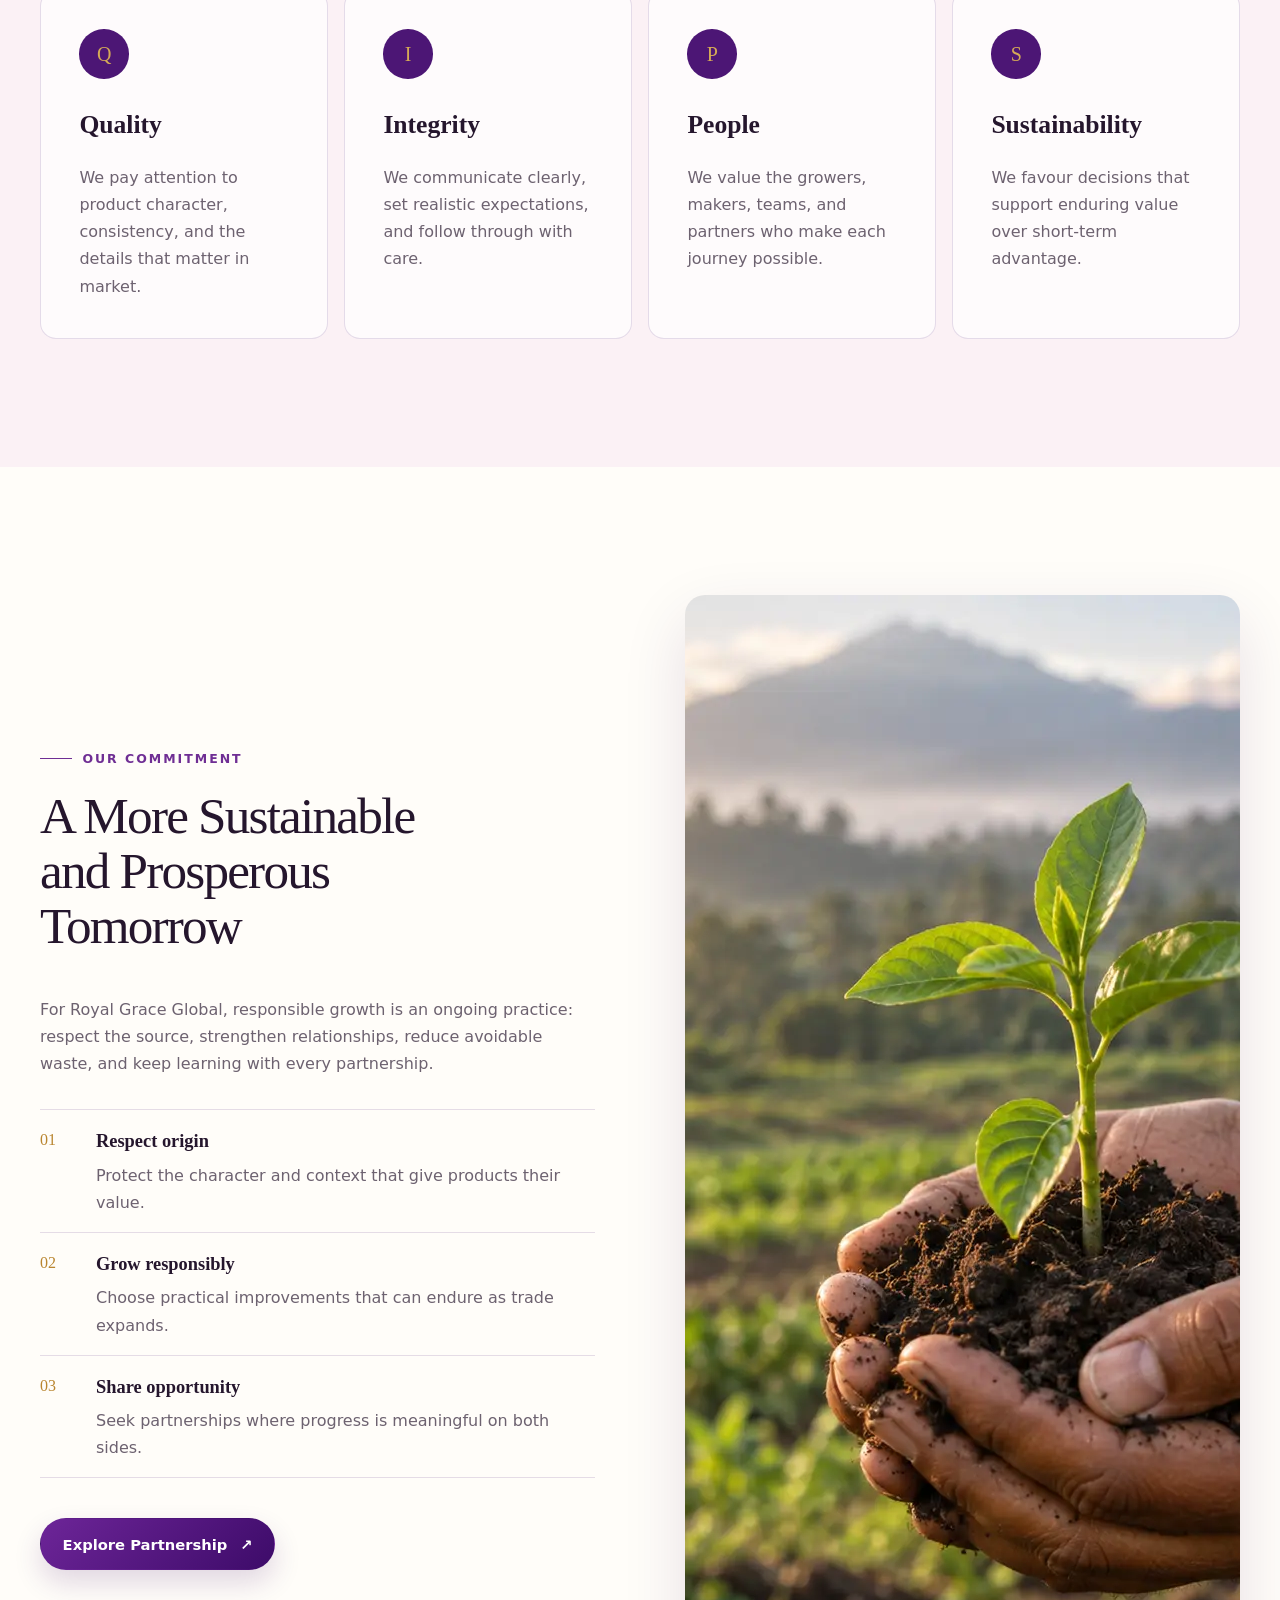
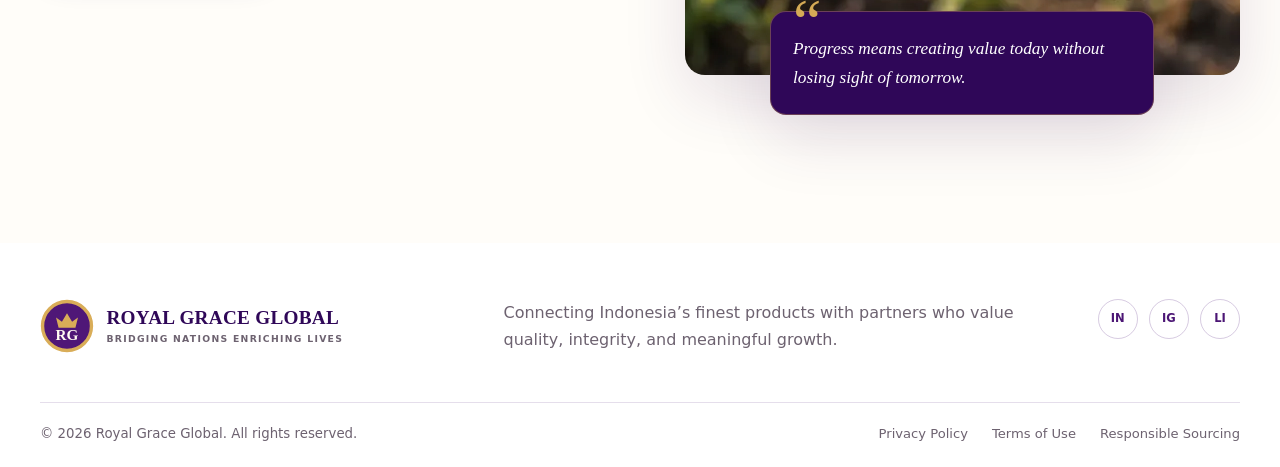
==== commit 7901e665: "up2" ====
--- a/about/index.html
+++ b/about/index.html
@@ -3,17 +3,17 @@
   <head>
     <meta charset="utf-8">
     <meta name="viewport" content="width=device-width, initial-scale=1">
+    <meta name="theme-color" content="#fffdf9">
     <meta name="description" content="Discover Royal Grace Global’s Indonesian roots, purpose, values, and commitment to responsible growth.">
     <title>About Us | Royal Grace Global</title>
-    <link rel="canonical" href="/about/">
-    <link rel="icon" type="image/svg+xml" href="/assets/favicon.svg">
-    <link rel="stylesheet" href="/assets/styles.css">
+    <link rel="icon" type="image/svg+xml" href="../assets/favicon.svg">
+    <link rel="stylesheet" href="../assets/styles.css">
   </head>
-  <body>
-    <site-header><header class="fallback-header"><a href="/">Royal Grace Global</a><nav aria-label="Fallback navigation"><a href="/">Home</a><a href="/about/">About Us</a><a href="/products/">Our Products</a><a href="/#contact">Contact status</a></nav></header></site-header>
+  <body data-page="about">
+    <site-header data-root="../"><header class="fallback-header"><a href="../">Royal Grace Global</a><nav aria-label="Fallback navigation"><a href="../">Home</a><a href="./">About Us</a><a href="../products/">Our Products</a><a href="../#contact">Contact</a></nav></header></site-header>
     <main id="main-content">
       <section class="scenic-hero">
-        <img src="/assets/images/bali-temple.webp" alt="Balinese temple overlooking a serene mountain lake at sunrise" width="1536" height="1024">
+        <img src="../assets/images/bali-temple.webp" alt="Balinese temple overlooking a serene mountain lake at sunrise" width="1536" height="1024">
         <div class="scenic-hero__veil"></div>
         <div class="scenic-hero__content" data-reveal>
           <span class="eyebrow">About Royal Grace Global</span>
@@ -49,14 +49,14 @@
 
       <section class="indonesia-panel section">
         <div class="indonesia-panel__visual" data-reveal>
-          <img src="/assets/images/bali-temple.webp" alt="Warm sunrise light across an Indonesian mountain lake" width="1536" height="1024" loading="lazy">
+          <img src="../assets/images/bali-temple.webp" alt="Warm sunrise light across an Indonesian mountain lake" width="1536" height="1024" loading="lazy">
         </div>
         <div class="indonesia-panel__copy" data-reveal>
           <span class="eyebrow eyebrow--purple">The richness of Indonesia</span>
           <h2>Many islands. Many traditions. One extraordinary source.</h2>
           <p>Across Indonesia, distinct landscapes and communities shape products with remarkable identity. From aromatic crops nurtured by tropical soil to beauty craft refined by precise hands, provenance is part of the value.</p>
           <p>We honour that origin by representing it with care—and by helping global partners understand what makes it special.</p>
-          <a class="text-link" href="/products/">Explore our products <span aria-hidden="true">→</span></a>
+          <a class="text-link" href="../products/">Explore our products <span aria-hidden="true">→</span></a>
         </div>
       </section>
 
@@ -83,15 +83,15 @@
             <li><span aria-hidden="true">02</span><div><strong>Grow responsibly</strong><p>Choose practical improvements that can endure as trade expands.</p></div></li>
             <li><span aria-hidden="true">03</span><div><strong>Share opportunity</strong><p>Seek partnerships where progress is meaningful on both sides.</p></div></li>
           </ul>
-          <a class="button button--purple" href="/#partnership">Explore Partnership <span aria-hidden="true">↗</span></a>
+          <a class="button button--purple" href="../#partnership">Explore Partnership <span aria-hidden="true">↗</span></a>
         </div>
         <div class="commitment__visual" data-reveal>
-          <img src="/assets/images/community.webp" alt="Indonesian hands holding a healthy young plant in rich soil" width="1440" height="1080" loading="lazy">
+          <img src="../assets/images/community.webp" alt="Indonesian hands holding a healthy young plant in rich soil" width="1440" height="1080" loading="lazy">
           <div class="commitment-quote"><span aria-hidden="true">“</span><p>Progress means creating value today without losing sight of tomorrow.</p></div>
         </div>
       </section>
     </main>
-    <site-footer><footer class="fallback-footer"><strong>Royal Grace Global</strong><small>Bridging Nations Enriching Lives</small></footer></site-footer>
-    <script type="module" src="/assets/site.js"></script>
+    <site-footer data-root="../"><footer class="fallback-footer"><strong>Royal Grace Global</strong><small>Bridging Nations Enriching Lives</small></footer></site-footer>
+    <script src="../assets/site.js" defer></script>
   </body>
 </html>
--- a/assets/styles.css
+++ b/assets/styles.css
@@ -1900,3 +1900,535 @@
     opacity: 1;
   }
 }
+
+/* Reference-led visual direction: luminous ivory, royal purple, and warm gold. */
+:root {
+  --purple-950: #2f0758;
+  --purple-800: #4c1675;
+  --purple-650: #6f2e94;
+  --gold-600: #b9852f;
+  --gold-400: #d5aa56;
+  --ivory: #fffdf9;
+  --blush: #fbf1f5;
+  --ink: #25162d;
+  --muted: #6d6270;
+  --line: rgba(76, 22, 117, 0.14);
+  --shadow: 0 1.5rem 4rem rgba(55, 16, 81, 0.12);
+  --header-height: 5.35rem;
+}
+
+body {
+  background: var(--ivory);
+}
+
+[id] {
+  scroll-margin-top: calc(var(--header-height) + 1rem);
+}
+
+site-header {
+  position: sticky;
+  z-index: 50;
+  top: 0;
+  display: block;
+}
+
+.site-header {
+  position: relative;
+  border-bottom: 1px solid rgba(76, 22, 117, 0.1);
+  background: rgba(255, 253, 249, 0.97);
+  color: var(--purple-950);
+  box-shadow: 0 0.4rem 1.6rem rgba(62, 19, 91, 0.045);
+  backdrop-filter: blur(14px);
+}
+
+.header-inner {
+  min-height: var(--header-height);
+}
+
+.brand-mark {
+  width: 3.35rem;
+  height: 3.35rem;
+  display: block;
+  flex: 0 0 auto;
+  border: 0;
+  border-radius: 50%;
+  background: transparent;
+  object-fit: contain;
+}
+
+.brand-copy strong {
+  color: var(--purple-950);
+  font-size: clamp(1rem, 1.6vw, 1.2rem);
+  letter-spacing: 0.015em;
+  text-transform: uppercase;
+}
+
+.brand-copy small {
+  color: var(--gold-600);
+  font-size: 0.58rem;
+  font-weight: 800;
+  letter-spacing: 0.14em;
+}
+
+.menu-toggle {
+  border-color: rgba(76, 22, 117, 0.24);
+  color: var(--purple-950);
+}
+
+.primary-navigation {
+  background: var(--ivory);
+  color: var(--purple-950);
+  box-shadow: 0 1.5rem 2.5rem rgba(47, 7, 88, 0.12);
+}
+
+.nav-link {
+  border-bottom-color: rgba(76, 22, 117, 0.1);
+}
+
+.nav-link.is-active,
+.nav-link:hover {
+  color: var(--gold-600);
+}
+
+.header-cta {
+  min-height: 2.85rem;
+  padding: 0.72rem 1.3rem;
+  border: 0;
+  border-radius: 999px;
+  background: linear-gradient(135deg, #deb969, #b77d28);
+  color: white;
+  box-shadow: 0 0.7rem 1.5rem rgba(185, 133, 47, 0.18);
+  line-height: 1;
+  text-decoration: none;
+}
+
+.header-cta:hover {
+  transform: translateY(-0.08rem);
+  box-shadow: 0 0.9rem 1.9rem rgba(185, 133, 47, 0.26);
+}
+
+.fallback-header,
+.fallback-footer {
+  background: var(--ivory);
+  color: var(--purple-950);
+}
+
+.button--gold {
+  background: linear-gradient(135deg, #e1bd6b, #b77d28);
+  color: white;
+}
+
+.button--purple {
+  background: linear-gradient(135deg, #6d2598, #3d0b69);
+  color: white;
+  box-shadow: 0 0.8rem 1.7rem rgba(61, 11, 105, 0.16);
+}
+
+.button--outline {
+  border-color: rgba(76, 22, 117, 0.7);
+  background: rgba(255, 255, 255, 0.62);
+  color: var(--purple-800);
+}
+
+.button--outline:hover {
+  background: white;
+}
+
+.home-hero {
+  min-height: auto;
+  grid-template-columns: 1fr;
+  background:
+    radial-gradient(circle at 10% 12%, rgba(213, 170, 86, 0.14), transparent 25rem),
+    linear-gradient(135deg, #fffdf9 10%, #fbf1f5 100%);
+  color: var(--ink);
+}
+
+.home-hero__copy {
+  padding: clamp(3.6rem, 12vw, 6rem) max(1.25rem, calc((100vw - 75rem) / 2)) 2.5rem;
+  background: transparent;
+}
+
+.home-hero__copy h1 {
+  max-width: 10.5ch;
+  margin-bottom: 1.2rem;
+  color: var(--gold-600);
+  font-size: clamp(3rem, 10vw, 5.5rem);
+}
+
+.home-hero__copy h1 span {
+  display: block;
+  color: var(--purple-950);
+}
+
+.home-hero__copy .lead {
+  max-width: 35rem;
+  color: #55465d;
+}
+
+.home-hero__visual {
+  min-height: 31rem;
+  margin: 0 1.25rem 2rem;
+  overflow: hidden;
+  border: 1px solid rgba(213, 170, 86, 0.3);
+  border-radius: 48% 48% 1.5rem 1.5rem;
+  background:
+    linear-gradient(rgba(255, 251, 245, 0.56), rgba(255, 248, 244, 0.62)),
+    url("images/bali-temple.webp") center / cover;
+  box-shadow: var(--shadow);
+  isolation: isolate;
+}
+
+.home-hero__visual::before {
+  display: none;
+}
+
+.home-hero__visual::after {
+  z-index: -1;
+  background:
+    radial-gradient(circle at 26% 20%, rgba(255, 255, 255, 0.8), transparent 32%),
+    linear-gradient(145deg, transparent 45%, rgba(76, 22, 117, 0.34));
+}
+
+.hero-product {
+  position: absolute;
+  overflow: hidden;
+  border: 0.32rem solid rgba(255, 255, 255, 0.92);
+  border-radius: 1.4rem;
+  background: white;
+  box-shadow: 0 1.3rem 3rem rgba(47, 7, 88, 0.2);
+}
+
+.hero-product img {
+  width: 100%;
+  height: 100%;
+  object-fit: cover;
+}
+
+.hero-product--vanilla {
+  z-index: 2;
+  bottom: 6%;
+  left: -4%;
+  width: 70%;
+  height: 70%;
+  transform: rotate(-2deg);
+}
+
+.hero-product--vanilla img {
+  object-position: 54% center;
+}
+
+.hero-product--lashes {
+  z-index: 1;
+  top: 6%;
+  right: -3%;
+  width: 55%;
+  height: 52%;
+  transform: rotate(2deg);
+}
+
+.hero-product--lashes img {
+  object-position: 48% center;
+}
+
+.hero-script {
+  position: absolute;
+  z-index: 3;
+  top: 7%;
+  left: 5%;
+  margin: 0;
+  color: var(--purple-800);
+  font: italic clamp(1.35rem, 5vw, 2.25rem)/0.93 var(--serif);
+  transform: rotate(-5deg);
+}
+
+.hero-seal {
+  z-index: 4;
+  right: 1rem;
+  bottom: 1rem;
+  width: 7.2rem;
+  border-color: var(--gold-400);
+  background: rgba(47, 7, 88, 0.9);
+  box-shadow: 0 1rem 2rem rgba(47, 7, 88, 0.18);
+}
+
+.hero-seal span {
+  color: white;
+  font-size: 1rem;
+}
+
+.hero-proof {
+  display: grid;
+  grid-template-columns: repeat(2, minmax(0, 1fr));
+  border-top: 1px solid var(--line);
+  border-bottom: 1px solid var(--line);
+  background: rgba(255, 255, 255, 0.8);
+}
+
+.hero-proof span {
+  min-width: 0;
+  display: grid;
+  gap: 0.45rem;
+  justify-items: center;
+  padding: 1.15rem 0.8rem;
+  color: var(--purple-800);
+  font-size: 0.7rem;
+  font-weight: 800;
+  letter-spacing: 0.07em;
+  text-align: center;
+  text-transform: uppercase;
+}
+
+.hero-proof span:nth-child(even) {
+  border-left: 1px solid var(--line);
+}
+
+.hero-proof span:nth-child(n + 3) {
+  border-top: 1px solid var(--line);
+}
+
+.hero-proof b {
+  color: var(--gold-600);
+  font: 400 1.65rem/1 var(--serif);
+}
+
+.origin-story {
+  gap: 0;
+  padding: 0;
+  background: #f8f0f5;
+  color: var(--ink);
+}
+
+.origin-story__visual,
+.origin-story__visual img {
+  min-height: 28rem;
+}
+
+.origin-story__visual img {
+  border-radius: 0;
+  box-shadow: none;
+}
+
+.origin-story__copy {
+  padding: clamp(3.5rem, 8vw, 6rem) max(1.25rem, calc((100vw - 75rem) / 2));
+}
+
+.origin-story .eyebrow {
+  color: var(--purple-650);
+}
+
+.origin-story__copy h2 {
+  color: var(--purple-950);
+}
+
+.origin-story__copy > p:not(.script-accent) {
+  color: var(--muted);
+}
+
+.origin-story .script-accent {
+  color: var(--gold-600);
+}
+
+.origin-story .text-link--gold {
+  color: var(--purple-800);
+}
+
+.products-showcase {
+  background:
+    radial-gradient(circle at 0 100%, rgba(213, 170, 86, 0.12), transparent 20rem),
+    var(--ivory);
+}
+
+.product-card {
+  border-radius: 0.9rem;
+}
+
+.impact {
+  padding-top: clamp(3.75rem, 7vw, 6rem);
+  padding-bottom: clamp(3.75rem, 7vw, 6rem);
+}
+
+.scenic-hero {
+  min-height: clamp(31rem, 68vh, 45rem);
+  color: var(--ink);
+}
+
+.scenic-hero__veil {
+  background:
+    linear-gradient(90deg, rgba(255, 253, 249, 0.98) 0%, rgba(255, 248, 244, 0.9) 43%, rgba(255, 248, 244, 0.12) 82%),
+    linear-gradient(to top, rgba(47, 7, 88, 0.12), transparent 60%);
+}
+
+.scenic-hero__content h1 {
+  max-width: 11ch;
+  color: var(--purple-950);
+}
+
+.scenic-hero__content .eyebrow {
+  color: var(--purple-650);
+}
+
+.scenic-hero__content .lead {
+  max-width: 34rem;
+  color: var(--gold-600);
+}
+
+.scenic-hero--products .scenic-hero__content h1 {
+  max-width: 12ch;
+}
+
+.product-selector {
+  background: rgba(255, 253, 249, 0.98);
+  box-shadow: 0 1.1rem 3rem rgba(47, 7, 88, 0.1);
+}
+
+.product-selector > a {
+  border-radius: 0.7rem;
+}
+
+.editorial-product__visual {
+  border-radius: 1.2rem;
+  box-shadow: var(--shadow);
+}
+
+.product-hero {
+  background:
+    radial-gradient(circle at 10% 15%, rgba(213, 170, 86, 0.13), transparent 22rem),
+    var(--ivory);
+}
+
+.product-hero--lashes {
+  background:
+    radial-gradient(circle at 10% 15%, rgba(213, 170, 86, 0.11), transparent 22rem),
+    var(--blush);
+}
+
+.product-hero__visual::after {
+  background: linear-gradient(to top, rgba(47, 7, 88, 0.22), transparent 44%);
+}
+
+.site-footer {
+  padding-top: 3.5rem;
+  background: white;
+  color: var(--purple-950);
+}
+
+.site-footer .brand-copy strong {
+  color: var(--purple-950);
+}
+
+.site-footer .brand-copy small,
+.footer-main p,
+.footer-bottom {
+  color: var(--muted);
+}
+
+.footer-social span {
+  border-color: rgba(76, 22, 117, 0.22);
+  color: var(--purple-800);
+}
+
+.footer-bottom {
+  border-top-color: var(--line);
+}
+
+@media (max-width: 29.99rem) {
+  .brand-copy small {
+    display: none;
+  }
+
+  .brand-copy strong {
+    font-size: 0.9rem;
+  }
+
+  .brand-mark {
+    width: 2.85rem;
+    height: 2.85rem;
+  }
+
+  .home-hero__copy h1 {
+    font-size: clamp(2.65rem, 13vw, 4rem);
+  }
+}
+
+@media (min-width: 48rem) {
+  .home-hero {
+    min-height: auto;
+    grid-template-columns: minmax(0, 0.96fr) minmax(24rem, 1.04fr);
+    grid-template-rows: minmax(39rem, auto) auto;
+    align-items: stretch;
+  }
+
+  .home-hero__copy {
+    display: grid;
+    align-content: center;
+    padding: clamp(4.5rem, 8vw, 7rem) clamp(2.5rem, 6vw, 5rem) clamp(4rem, 7vw, 6rem) max(2.5rem, calc((100vw - 75rem) / 2));
+  }
+
+  .home-hero__copy h1 {
+    font-size: clamp(3.5rem, 6.2vw, 5.8rem);
+  }
+
+  .home-hero__visual {
+    min-height: 39rem;
+    margin: 2.3rem max(2.5rem, calc((100vw - 75rem) / 2)) 2.3rem 0;
+  }
+
+  .hero-proof {
+    grid-column: 1 / -1;
+    grid-template-columns: repeat(4, minmax(0, 1fr));
+  }
+
+  .hero-proof span + span {
+    border-left: 1px solid var(--line);
+  }
+
+  .hero-proof span:nth-child(n + 3) {
+    border-top: 0;
+  }
+
+  .origin-story {
+    grid-template-columns: minmax(0, 1.18fr) minmax(22rem, 0.82fr);
+  }
+
+  .origin-story__visual,
+  .origin-story__visual img {
+    min-height: 39rem;
+  }
+
+  .origin-story__copy {
+    display: grid;
+    align-content: center;
+    padding: clamp(4rem, 7vw, 6rem);
+  }
+
+  .scenic-hero__content {
+    padding: clamp(4rem, 8vw, 6.5rem) 0;
+  }
+}
+
+@media (min-width: 68rem) {
+  .primary-navigation {
+    background: transparent;
+    box-shadow: none;
+  }
+
+  .nav-link {
+    padding: 2.1rem 0;
+    color: var(--purple-950);
+    font-size: clamp(0.68rem, 0.83vw, 0.82rem);
+    font-weight: 600;
+  }
+
+  .nav-link::after {
+    bottom: 1.55rem;
+    background: var(--gold-600);
+  }
+
+  .primary-navigation ul {
+    gap: clamp(0.65rem, 1.1vw, 1.15rem);
+  }
+
+  .header-cta {
+    flex: 0 0 auto;
+  }
+}
